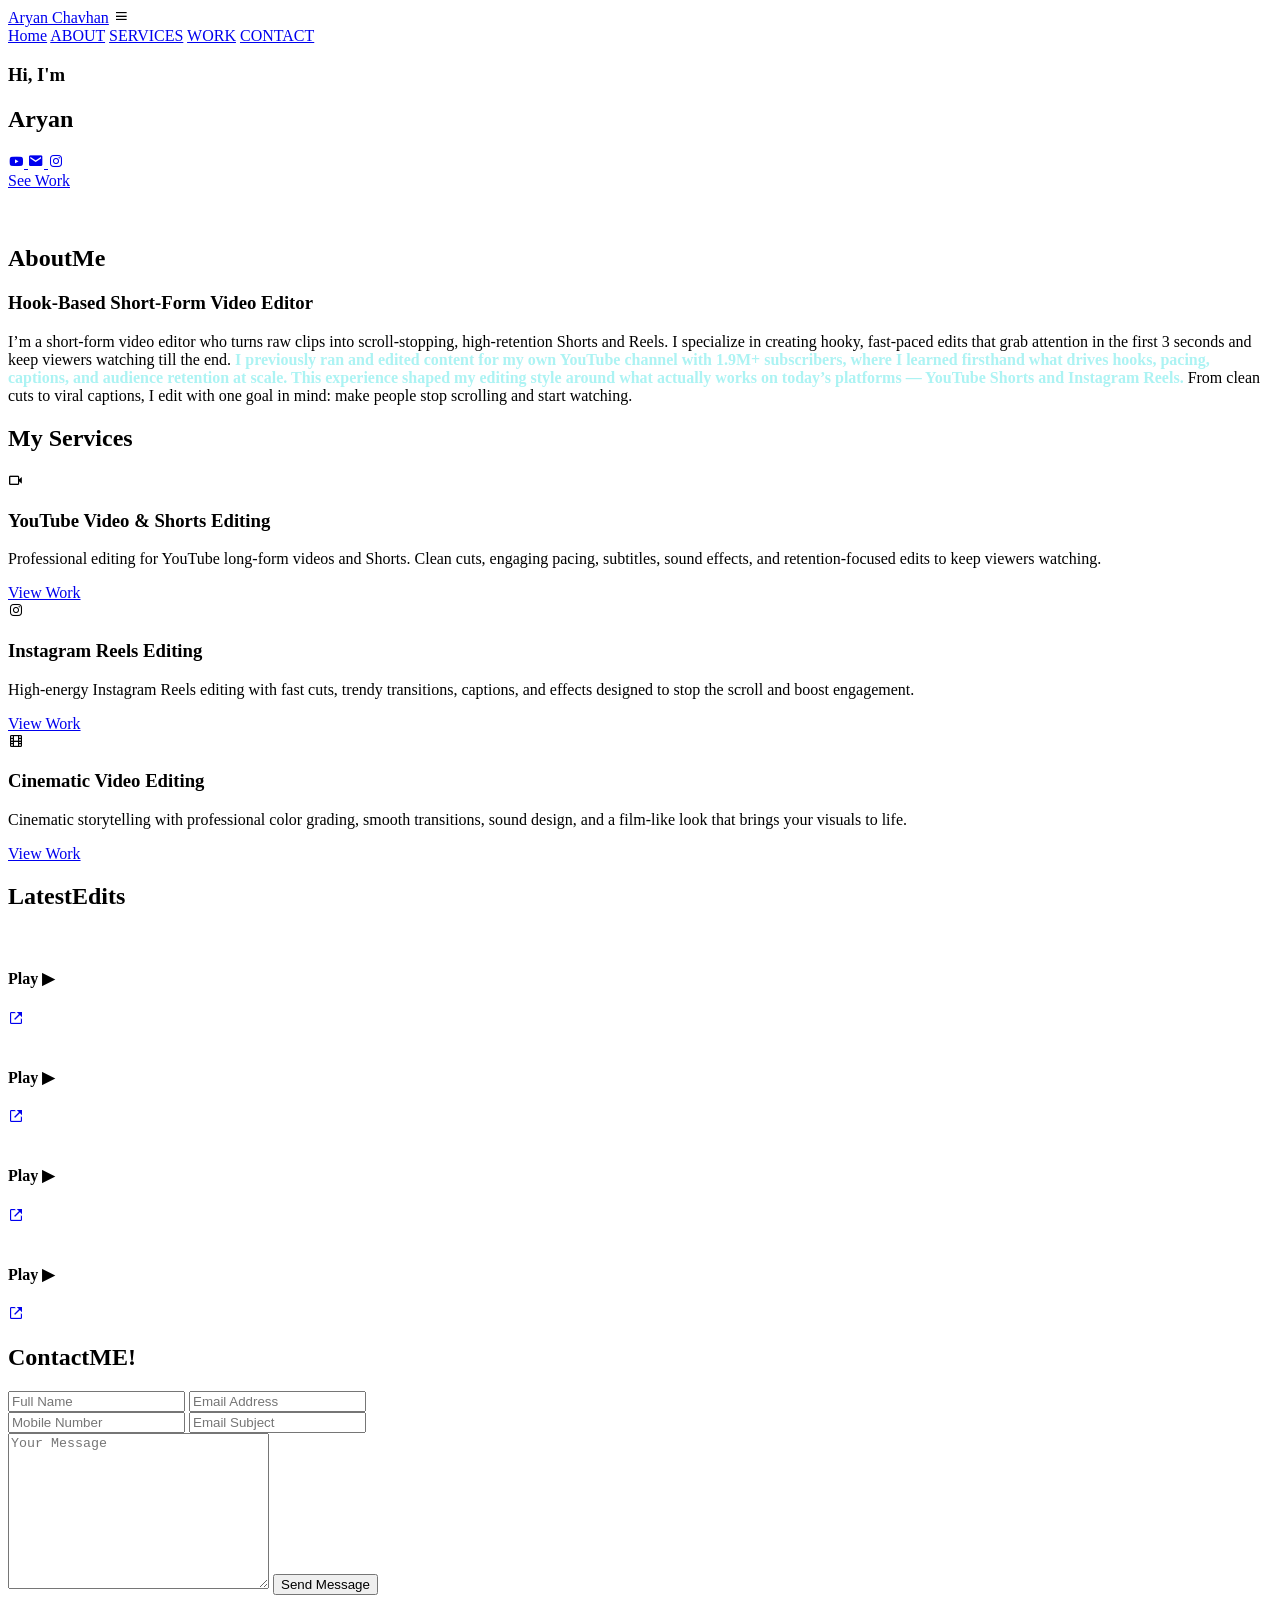
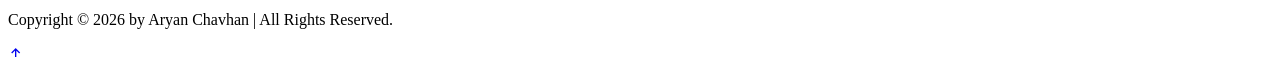
==== index.html @ 0c18016d "Update and rename Aryan Portfolio/index.html to index.html location" ====
<!DOCTYPE html>
<html lang="en">
<head>
    <meta charset="UTF-8">
    <meta name="viewport" content="width=device-width, initial-scale=1.0">
    
    <title>Aryan's portfolio</title>
    <link rel="icon" type="image/png" href="/images/logo3.png">

    <link href='https://unpkg.com/boxicons@2.1.4/css/boxicons.min.css' rel='stylesheet'>
    <link rel="stylesheet" href="style.css" type="text/css">
</head>
<body>
     <header class="header">
            <a href="#" class="logo">Aryan Chavhan</a>
            <i class='bx bx-menu' id="menu-icon"></i>
            <nav class="navbar">
                <a href="#home" class="active">Home</a>
                <a href="#about">ABOUT</a>
                <a href="#services">SERVICES</a>
                <a href="#portfolio">WORK</a>
                <a href="#contact">CONTACT</a>
            </nav>
        </header>
         <section class="home" id="home">
            <div class="home-content">
                <h3>Hi, I'm</h3>
                <h1>Aryan</h1>
                <h3><span class="multiple-text"></span></h3>
                <div class="social-media">
                    <!-- <a href="https://github.com/shreya6360/codesite"><i class='bx bxl-github'></i></a> -->
                     <a href="https://youtube.com/@aryanchavhan91?si=-wwAE5iYCbRVBGyp" target="_blank">
                 <i class='bx bxl-youtube'></i>
                            </a>

  <a href="mailto:aryanchavhan31@gmail.com">
  <i class='bx bxs-envelope'></i>
</a>

</a>


                    <a href="https://www.instagram.com/aryan__patil_007/" target="_blank"><i class='bx bxl-instagram' ></i></a>
                    <!-- <a href="https://www.linkedin.com/in/shreya-shreya-421886227"><i class='bx bxl-linkedin-square' ></i></a> -->
                </div>
                <a href="#portfolio" class="btn">See Work</a>
            </div>
            <div class="home-img">
                <img src="images/aryan.png" alt="">
            </div>
        </section>

         <section class="about" id="about">
            <div class="about-img">
                <img src="images/about.png" alt="">
            </div>
            <div class="about-content">
                <h2 class="heading">About<span>Me</span></h2>
                <h3>Hook-Based Short-Form Video Editor</h3>
                <p>  

I’m a short-form video editor who turns raw clips into scroll-stopping, high-retention Shorts and Reels. I specialize in creating hooky, fast-paced edits that grab attention in the first 3 seconds and keep viewers watching till the end.

<b style="color: rgb(172, 243, 243);">I previously ran and edited content for my own YouTube channel with 1.9M+ subscribers, where I learned firsthand what drives hooks, pacing, captions, and audience retention at scale. This experience shaped my editing style around what actually works on today’s platforms — YouTube Shorts and Instagram Reels.</b>

From clean cuts to viral captions, I edit with one goal in mind:
make people stop scrolling and start watching.
        </p>
                 <!-- <a href="#"class="btn">Read More</a>    -->
            </div>

        </section>

        <!-- SERVICES SECTION  -->

              <section class="services" id="services">
    <h2 class="heading">My <span>Services</span></h2>

    <div class="services-container">

        <!-- YouTube Editing -->
        <div class="services-box">
            <i class='bx bx-video'></i>
            <h3>YouTube Video & Shorts Editing</h3>
            <p>
                Professional editing for YouTube long-form videos and Shorts.
                Clean cuts, engaging pacing, subtitles, sound effects, and
                retention-focused edits to keep viewers watching.
            </p>
            <a href="https://youtube.com/@aryanchavhan91?si=bLZ8H2eP6Wfd2jFy" target="_blank"class="btn">View Work</a>
        </div>

        <!-- Instagram Reels -->
        <div class="services-box">
            <i class='bx bxl-instagram'></i>
            <h3>Instagram Reels Editing</h3>
            <p>
                High-energy Instagram Reels editing with fast cuts,
                trendy transitions, captions, and effects designed
                to stop the scroll and boost engagement.
            </p>
            <a href="https://www.instagram.com/aryan__patil_007/" target="_blank"class="btn">View Work</a>
        </div>

        <!-- Cinematic Editing -->
        <div class="services-box">
            <i class='bx bx-film'></i>
            <h3>Cinematic Video Editing</h3>
            <p>
                Cinematic storytelling with professional color grading,
                smooth transitions, sound design, and a film-like look
                that brings your visuals to life.
            </p>
            <a href="#work" class="btn">View Work</a>
        </div>


    </div>
</section>


<!-- Latest work -->
  </section class="latest">
        <section class="portfolio"id="portfolio">
            <h2 class="heading">Latest<span>Edits</span></h2>
            <div class="portfolio-container">
                <div class="portfolio-box">
                    <img src="https://i.ytimg.com/vi/redrIdx3xQg/oardefault.jpg?sqp=-oaymwEoCJUDENAFSFqQAgHyq4qpAxcIARUAAIhC2AEB4gEKCBgQAhgGOAFAAQ==&rs=AOn4CLDnKM4QtI0fVNpOP05UP3i3NleD8Q"alt="">
                    <div class="portfolio-layer">
                        <h4>Play ▶</h4>
                        <!-- <p>In this project I try making my own portfolio website for myself. Showcase my projects, my social media handles, my experience on the website.</p> -->
                        <a href="https://youtube.com/shorts/redrIdx3xQg?si=foz-XF9ECGgdj0DK"><i class='bx bx-link-external' ></i></a>
                    </div>
                </div>
                <div class="portfolio-box">
                    <img src="https://i.ytimg.com/vi/u7M0sdRu0aA/oardefault.jpg?sqp=-oaymwEoCJUDENAFSFqQAgHyq4qpAxcIARUAAIhC2AEB4gEKCBgQAhgGOAFAAQ==&rs=AOn4CLB2X1E90iWGVbilH0o3yTMN9C8UWA"alt="">
                    <div class="portfolio-layer">
                        <h4>Play ▶</h4>
                        <!-- <p>In this project I try deployed dynamics website in AWS.so that we can add deleted the data by connecting to databases.</p> -->
                        <a href="https://youtube.com/shorts/u7M0sdRu0aA?si=Qg9N1wkdso4Mrpj-"><i class='bx bx-link-external' ></i></a>
                    </div>
                </div>
                <div class="portfolio-box">
                    <img src="https://i.ytimg.com/vi/wR5nnpF2x5w/oardefault.jpg?sqp=-oaymwEoCJUDENAFSFqQAgHyq4qpAxcIARUAAIhC2AEB4gEKCBgQAhgGOAFAAQ==&rs=AOn4CLBMevYbsfZ1juz3Z8wibYmddBqe3Q"alt="">
                    <div class="portfolio-layer">
                        <h4>Play ▶</h4>
                        <!-- <p>In this project I try detect the iris flower type by using machine learning predication model.And deployed in streamlit python</p> -->
                        <a href="https://youtube.com/shorts/wR5nnpF2x5w?si=c_11oxrmRi0S3EsT"><i class='bx bx-link-external' ></i></a>
                    </div>
                </div>
                <div class="portfolio-box">
                    <img src="https://i.ytimg.com/vi/LvvrETqP6cQ/oardefault.jpg?sqp=-oaymwEoCJUDENAFSFqQAgHyq4qpAxcIARUAAIhC2AEB4gEKCBgQAhgGOAFAAQ==&rs=AOn4CLCjc4VjUHTYzLQzRdHmPDOWVs0n_w"alt="">
                    <div class="portfolio-layer">
                        <h4>Play ▶</h4>
                        <!-- <p>In this project we can book a cab by using java.</p> -->
                        <a href="https://youtube.com/shorts/LvvrETqP6cQ?si=PsGSOS1utG5bUA0h"><i class='bx bx-link-external' ></i></a>
                    </div>
                </div>
            </div>
        </section>
<!-- Contact and Footer -->

<section class="contact" id="contact">
  <h2 class="heading">Contact<span>ME!</span></h2>

  <form action="mailto:aryanchavhan31@gmail.com" method="post" enctype="text/plain">
    <div class="input-box">
      <input type="text" name="Name" placeholder="Full Name">
      <input type="email" name="Email" placeholder="Email Address">
    </div>

    <div class="input-box">
      <input type="number" name="Mobile" placeholder="Mobile Number">
      <input type="text" name="Subject" placeholder="Email Subject">
    </div>

    <textarea name="Message" cols="30" rows="10" placeholder="Your Message"></textarea>

    <input type="submit" value="Send Message" class="btn">
  </form>
</section>


<!-- Footer -->
        <footer class="footer">
            <div class="footer-text">
                <p>Copyright &copy; 2026 by Aryan Chavhan | All Rights Reserved.</p>
            </div>
            <div class="footer-iconTop">
                <a href="#home"><i class='bx bx-up-arrow-alt' ></i></a>
            </div>
        </footer>

        <script src="https://unpkg.com/scrollreveal"></script>

        <script src="https://cdn.jsdelivr.net/npm/typed.js@2.0.12"></script>
        <script src="script.js"></script>



        <!-- contact javascript -->


       <!-- <script>
const scriptURL = 'https://script.google.com/macros/s/AKfycbzFPVGxI-75Ilkm2z_EMuI9ubPlp8-7dQmMzzdPiIunLPPzj3bcY1ohMdT_DfZ3zPwhTA/exec'
const form = document.forms['submit-to-google-sheet']
const msg = document.getElementById("msg")

form.addEventListener('submit', e => {
  e.preventDefault()

  const name = form['Name'].value
  const email = form['Email Address'].value
  const mobile = form['Mobile Number'].value
  const subject = form['Email Subject'].value
  const message = form['Your Message'].value

  fetch(scriptURL, {
    method: 'POST',
    body: new FormData(form)
  })
  .then(res => res.text())
  .then(data => {
    console.log(data)

    msg.innerHTML = "Message sent successfully. Redirecting to WhatsApp..."

    const whatsappNumber = '917498890428'

    const whatsappMessage =
`New Contact Message
Name: ${name}
Email: ${email}
Mobile: ${mobile}
Subject: ${subject}
Message: ${message}`

    const whatsappURL =
      `https://wa.me/${whatsappNumber}?text=${encodeURIComponent(whatsappMessage)}`

    setTimeout(() => {
      window.open(whatsappURL, '_blank')
    }, 1200)

    form.reset()

    setTimeout(() => {
      msg.innerHTML = ""
    }, 5000)
  })
  .catch(err => {
    console.error(err)
    msg.innerHTML = "Error sending message. Check console."
  })
})
</script> -->



        <script src="script.js"></script>
</body>

</html>
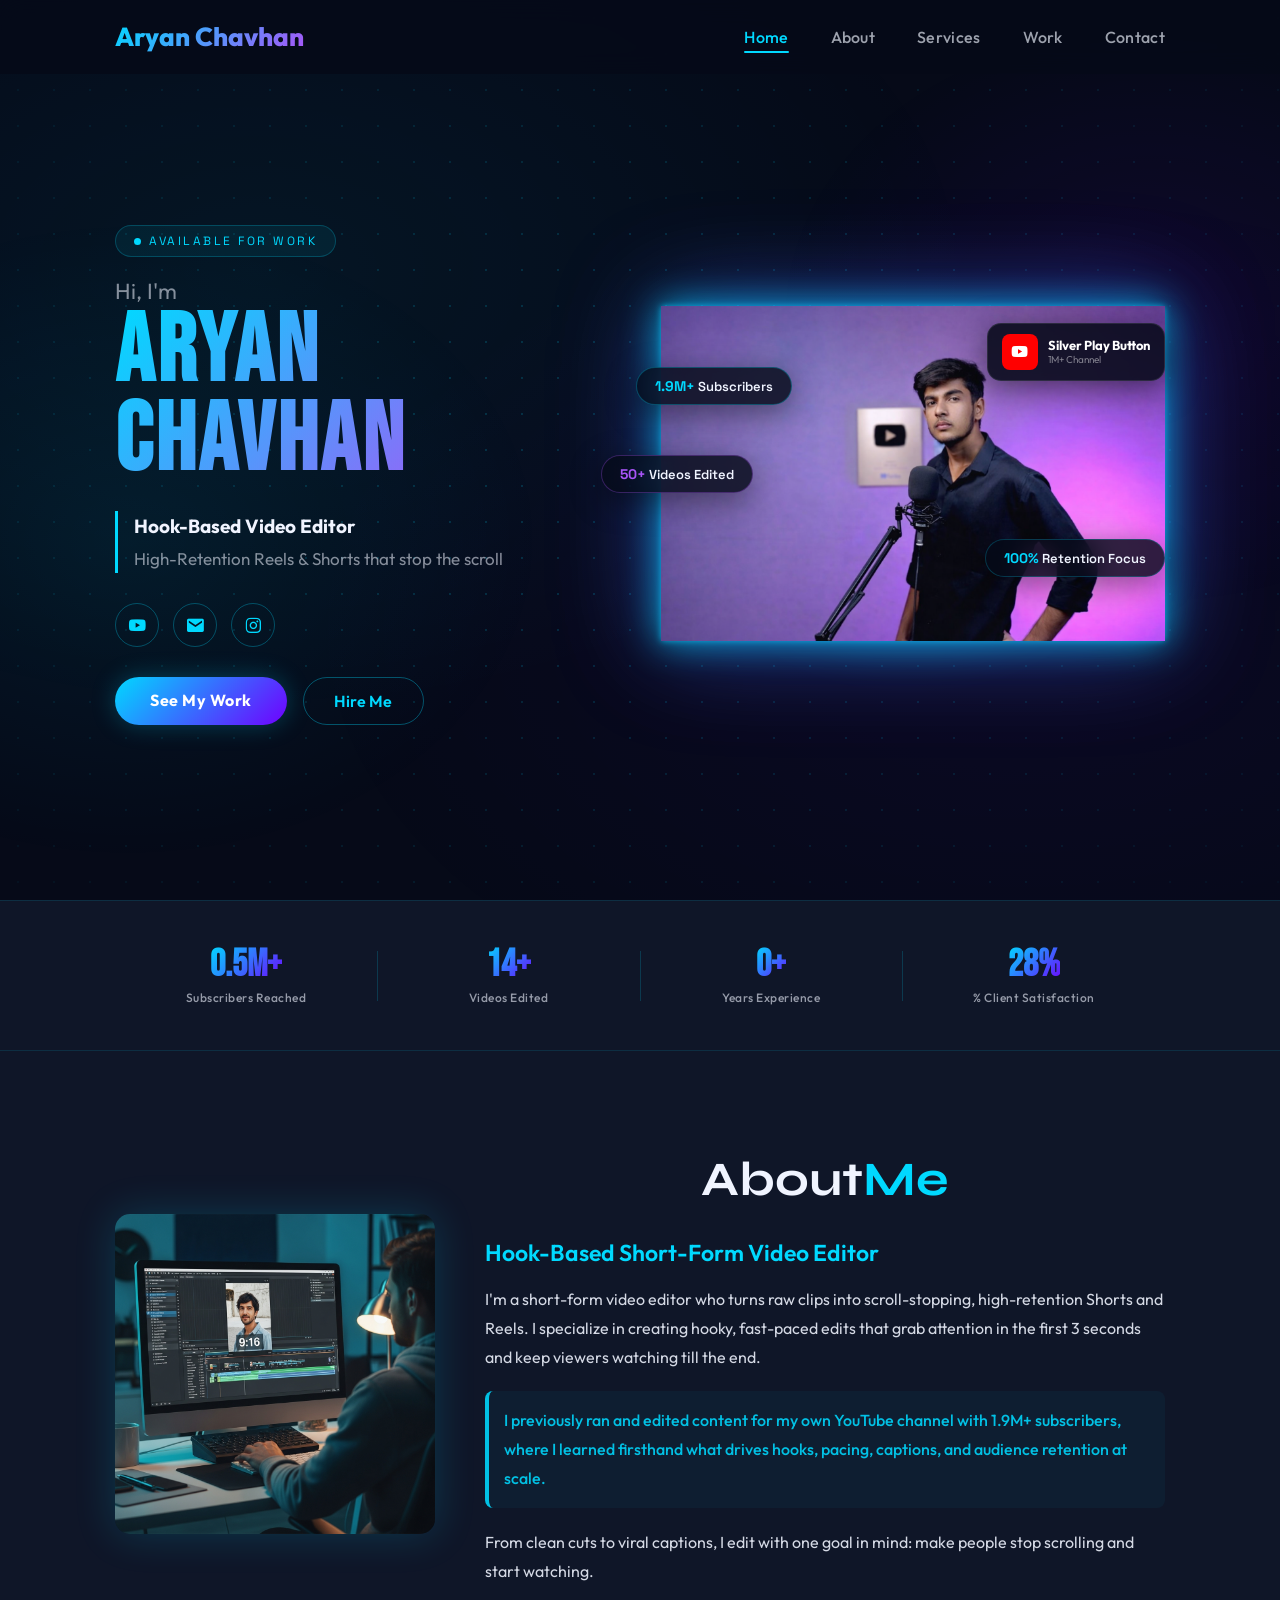
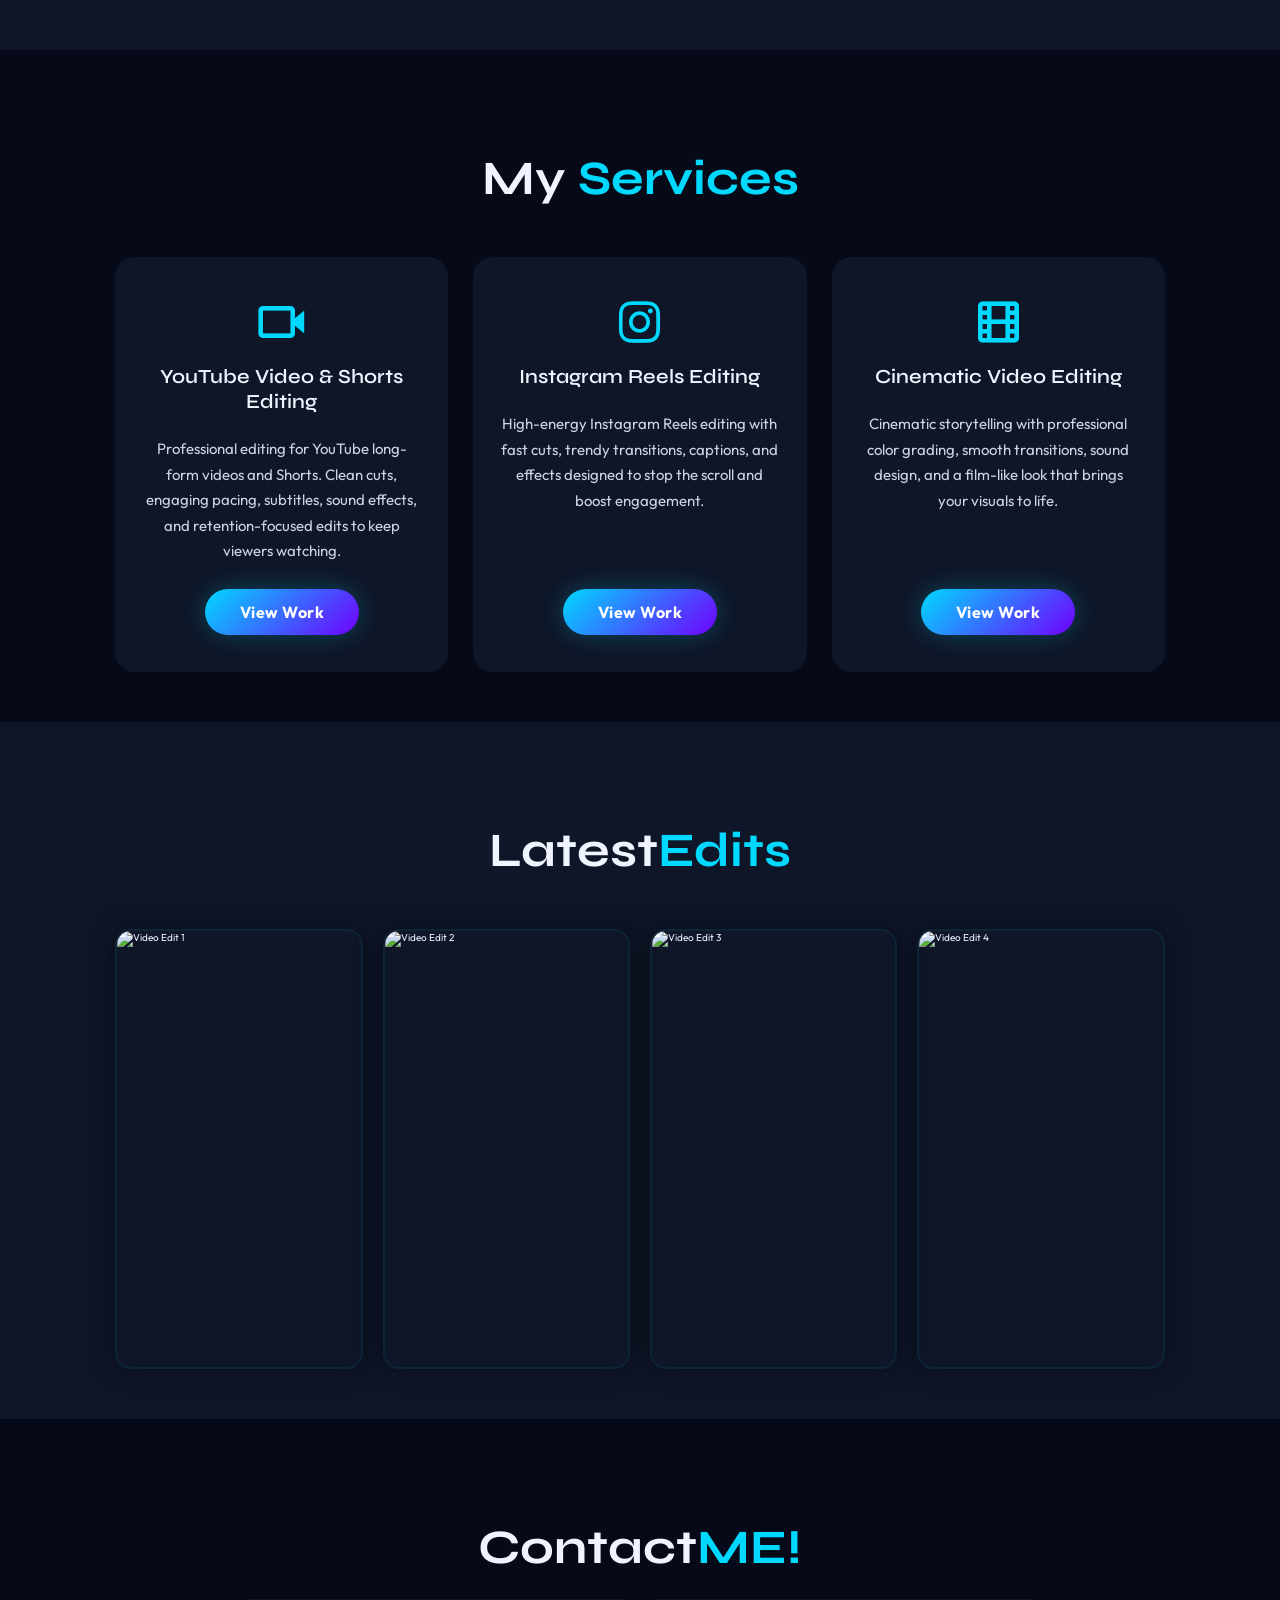
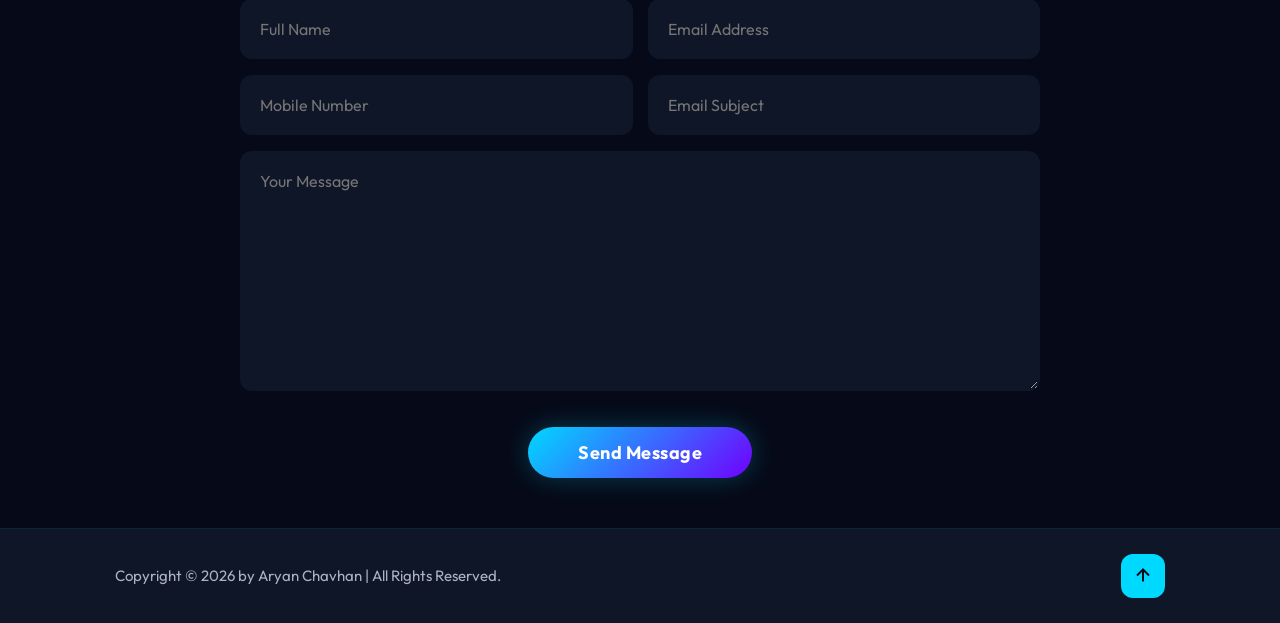
==== commit e5230cdc: "portfolio design update" ====
--- a/index.html
+++ b/index.html
@@ -3,261 +3,188 @@
 <head>
     <meta charset="UTF-8">
     <meta name="viewport" content="width=device-width, initial-scale=1.0">
-    
-    <title>Aryan's portfolio</title>
+    <title>Aryan Chavhan - Video Editor Portfolio</title>
     <link rel="icon" type="image/png" href="/images/logo3.png">
-
     <link href='https://unpkg.com/boxicons@2.1.4/css/boxicons.min.css' rel='stylesheet'>
+    <link href="https://fonts.googleapis.com/css2?family=Bebas+Neue&family=Outfit:wght@300;400;500;600;700;800;900&family=Space+Grotesk:wght@300;400;500;600;700&family=Syne:wght@400;500;600;700;800&display=swap" rel="stylesheet"/>
     <link rel="stylesheet" href="style.css" type="text/css">
 </head>
 <body>
-     <header class="header">
-            <a href="#" class="logo">Aryan Chavhan</a>
-            <i class='bx bx-menu' id="menu-icon"></i>
-            <nav class="navbar">
-                <a href="#home" class="active">Home</a>
-                <a href="#about">ABOUT</a>
-                <a href="#services">SERVICES</a>
-                <a href="#portfolio">WORK</a>
-                <a href="#contact">CONTACT</a>
-            </nav>
-        </header>
-         <section class="home" id="home">
-            <div class="home-content">
-                <h3>Hi, I'm</h3>
-                <h1>Aryan</h1>
-                <h3><span class="multiple-text"></span></h3>
-                <div class="social-media">
-                    <!-- <a href="https://github.com/shreya6360/codesite"><i class='bx bxl-github'></i></a> -->
-                     <a href="https://youtube.com/@aryanchavhan91?si=-wwAE5iYCbRVBGyp" target="_blank">
-                 <i class='bx bxl-youtube'></i>
-                            </a>
 
-  <a href="mailto:aryanchavhan31@gmail.com">
-  <i class='bx bxs-envelope'></i>
-</a>
+    <header class="header">
+        <a href="#" class="logo">Aryan Chavhan</a>
+        <i class='bx bx-menu' id="menu-icon"></i>
+        <nav class="navbar">
+            <a href="#home" class="active">Home</a>
+            <a href="#about">About</a>
+            <a href="#services">Services</a>
+            <a href="#portfolio">Work</a>
+            <a href="#contact">Contact</a>
+        </nav>
+    </header>
 
-</a>
-
-
-                    <a href="https://www.instagram.com/aryan__patil_007/" target="_blank"><i class='bx bxl-instagram' ></i></a>
-                    <!-- <a href="https://www.linkedin.com/in/shreya-shreya-421886227"><i class='bx bxl-linkedin-square' ></i></a> -->
-                </div>
-                <a href="#portfolio" class="btn">See Work</a>
+    <section class="home" id="home">
+        <div class="home-content">
+            <div class="hero-badge">
+                <span class="badge-dot"></span>
+                Available for Work
             </div>
-            <div class="home-img">
-                <img src="images/aryan.png" alt="">
+            <p class="hero-hi">Hi, I'm</p>
+            <h1 class="hero-name">Aryan<br>Chavhan</h1>
+            <p class="hero-tagline">
+                <strong>Hook-Based Video Editor</strong>
+                High-Retention Reels & Shorts that stop the scroll
+            </p>
+            <div class="social-media">
+                <a href="https://youtube.com/@aryanchavhan91?si=-wwAE5iYCbRVBGyp" target="_blank" aria-label="YouTube"><i class='bx bxl-youtube'></i></a>
+                <a href="mailto:aryanchavhan31@gmail.com" aria-label="Email"><i class='bx bxs-envelope'></i></a>
+                <a href="https://www.instagram.com/aryan__patil_007/" target="_blank" aria-label="Instagram"><i class='bx bxl-instagram'></i></a>
             </div>
-        </section>
-
-         <section class="about" id="about">
-            <div class="about-img">
-                <img src="images/about.png" alt="">
+            <div class="hero-ctas">
+                <a href="#portfolio" class="btn">See My Work</a>
+                <a href="#contact" class="btn-ghost">Hire Me</a>
             </div>
-            <div class="about-content">
-                <h2 class="heading">About<span>Me</span></h2>
-                <h3>Hook-Based Short-Form Video Editor</h3>
-                <p>  
-
-I’m a short-form video editor who turns raw clips into scroll-stopping, high-retention Shorts and Reels. I specialize in creating hooky, fast-paced edits that grab attention in the first 3 seconds and keep viewers watching till the end.
-
-<b style="color: rgb(172, 243, 243);">I previously ran and edited content for my own YouTube channel with 1.9M+ subscribers, where I learned firsthand what drives hooks, pacing, captions, and audience retention at scale. This experience shaped my editing style around what actually works on today’s platforms — YouTube Shorts and Instagram Reels.</b>
-
-From clean cuts to viral captions, I edit with one goal in mind:
-make people stop scrolling and start watching.
-        </p>
-                 <!-- <a href="#"class="btn">Read More</a>    -->
-            </div>
-
-        </section>
-
-        <!-- SERVICES SECTION  -->
-
-              <section class="services" id="services">
-    <h2 class="heading">My <span>Services</span></h2>
-
-    <div class="services-container">
-
-        <!-- YouTube Editing -->
-        <div class="services-box">
-            <i class='bx bx-video'></i>
-            <h3>YouTube Video & Shorts Editing</h3>
-            <p>
-                Professional editing for YouTube long-form videos and Shorts.
-                Clean cuts, engaging pacing, subtitles, sound effects, and
-                retention-focused edits to keep viewers watching.
-            </p>
-            <a href="https://youtube.com/@aryanchavhan91?si=bLZ8H2eP6Wfd2jFy" target="_blank"class="btn">View Work</a>
         </div>
 
-        <!-- Instagram Reels -->
-        <div class="services-box">
-            <i class='bx bxl-instagram'></i>
-            <h3>Instagram Reels Editing</h3>
-            <p>
-                High-energy Instagram Reels editing with fast cuts,
-                trendy transitions, captions, and effects designed
-                to stop the scroll and boost engagement.
-            </p>
-            <a href="https://www.instagram.com/aryan__patil_007/" target="_blank"class="btn">View Work</a>
-        </div>
-
-        <!-- Cinematic Editing -->
-        <div class="services-box">
-            <i class='bx bx-film'></i>
-            <h3>Cinematic Video Editing</h3>
-            <p>
-                Cinematic storytelling with professional color grading,
-                smooth transitions, sound design, and a film-like look
-                that brings your visuals to life.
-            </p>
-            <a href="#work" class="btn">View Work</a>
-        </div>
-
-
-    </div>
-</section>
-
-
-<!-- Latest work -->
-  </section class="latest">
-        <section class="portfolio"id="portfolio">
-            <h2 class="heading">Latest<span>Edits</span></h2>
-            <div class="portfolio-container">
-                <div class="portfolio-box">
-                    <img src="https://i.ytimg.com/vi/redrIdx3xQg/oardefault.jpg?sqp=-oaymwEoCJUDENAFSFqQAgHyq4qpAxcIARUAAIhC2AEB4gEKCBgQAhgGOAFAAQ==&rs=AOn4CLDnKM4QtI0fVNpOP05UP3i3NleD8Q"alt="">
-                    <div class="portfolio-layer">
-                        <h4>Play ▶</h4>
-                        <!-- <p>In this project I try making my own portfolio website for myself. Showcase my projects, my social media handles, my experience on the website.</p> -->
-                        <a href="https://youtube.com/shorts/redrIdx3xQg?si=foz-XF9ECGgdj0DK"><i class='bx bx-link-external' ></i></a>
-                    </div>
-                </div>
-                <div class="portfolio-box">
-                    <img src="https://i.ytimg.com/vi/u7M0sdRu0aA/oardefault.jpg?sqp=-oaymwEoCJUDENAFSFqQAgHyq4qpAxcIARUAAIhC2AEB4gEKCBgQAhgGOAFAAQ==&rs=AOn4CLB2X1E90iWGVbilH0o3yTMN9C8UWA"alt="">
-                    <div class="portfolio-layer">
-                        <h4>Play ▶</h4>
-                        <!-- <p>In this project I try deployed dynamics website in AWS.so that we can add deleted the data by connecting to databases.</p> -->
-                        <a href="https://youtube.com/shorts/u7M0sdRu0aA?si=Qg9N1wkdso4Mrpj-"><i class='bx bx-link-external' ></i></a>
-                    </div>
-                </div>
-                <div class="portfolio-box">
-                    <img src="https://i.ytimg.com/vi/wR5nnpF2x5w/oardefault.jpg?sqp=-oaymwEoCJUDENAFSFqQAgHyq4qpAxcIARUAAIhC2AEB4gEKCBgQAhgGOAFAAQ==&rs=AOn4CLBMevYbsfZ1juz3Z8wibYmddBqe3Q"alt="">
-                    <div class="portfolio-layer">
-                        <h4>Play ▶</h4>
-                        <!-- <p>In this project I try detect the iris flower type by using machine learning predication model.And deployed in streamlit python</p> -->
-                        <a href="https://youtube.com/shorts/wR5nnpF2x5w?si=c_11oxrmRi0S3EsT"><i class='bx bx-link-external' ></i></a>
-                    </div>
-                </div>
-                <div class="portfolio-box">
-                    <img src="https://i.ytimg.com/vi/LvvrETqP6cQ/oardefault.jpg?sqp=-oaymwEoCJUDENAFSFqQAgHyq4qpAxcIARUAAIhC2AEB4gEKCBgQAhgGOAFAAQ==&rs=AOn4CLCjc4VjUHTYzLQzRdHmPDOWVs0n_w"alt="">
-                    <div class="portfolio-layer">
-                        <h4>Play ▶</h4>
-                        <!-- <p>In this project we can book a cab by using java.</p> -->
-                        <a href="https://youtube.com/shorts/LvvrETqP6cQ?si=PsGSOS1utG5bUA0h"><i class='bx bx-link-external' ></i></a>
-                    </div>
+        <div class="home-img">
+            <div class="chip chip-1"><span>1.9M+</span> Subscribers</div>
+            <div class="chip chip-2"><span>50+</span> Videos Edited</div>
+            <div class="chip chip-3"><span>100%</span> Retention Focus</div>
+            <div class="yt-badge">
+                <div class="yt-icon"><i class='bx bxl-youtube'></i></div>
+                <div class="yt-text">
+                    <b>Silver Play Button</b>
+                    <small>1M+ Channel</small>
                 </div>
             </div>
-        </section>
-<!-- Contact and Footer -->
+            <div class="hero-img-float">
+                <img src="images/hero-img.png" alt="Aryan Chavhan - Video Editor" class="hero-img">
+            </div>
+        </div>
+    </section>
 
-<section class="contact" id="contact">
-  <h2 class="heading">Contact<span>ME!</span></h2>
-
-  <form action="mailto:aryanchavhan31@gmail.com" method="post" enctype="text/plain">
-    <div class="input-box">
-      <input type="text" name="Name" placeholder="Full Name">
-      <input type="email" name="Email" placeholder="Email Address">
+    <div class="stats-bar">
+        <div class="stat-item">
+            <span class="stat-number" data-target="1900000">0</span>
+            <span class="stat-label">Subscribers Reached</span>
+        </div>
+        <div class="stat-divider"></div>
+        <div class="stat-item">
+            <span class="stat-number" data-target="50">0</span>
+            <span class="stat-label">Videos Edited</span>
+        </div>
+        <div class="stat-divider"></div>
+        <div class="stat-item">
+            <span class="stat-number" data-target="3">0</span>
+            <span class="stat-label">Years Experience</span>
+        </div>
+        <div class="stat-divider"></div>
+        <div class="stat-item">
+            <span class="stat-number" data-target="100">0</span>
+            <span class="stat-label">% Client Satisfaction</span>
+        </div>
     </div>
 
-    <div class="input-box">
-      <input type="number" name="Mobile" placeholder="Mobile Number">
-      <input type="text" name="Subject" placeholder="Email Subject">
-    </div>
+    <section class="about" id="about">
+        <div class="about-img">
+            <img src="images/about.png" alt="About Aryan Chavhan">
+        </div>
+        <div class="about-content">
+            <h2 class="heading">About<span>Me</span></h2>
+            <h3>Hook-Based Short-Form Video Editor</h3>
+            <p>I'm a short-form video editor who turns raw clips into scroll-stopping, high-retention Shorts and Reels. I specialize in creating hooky, fast-paced edits that grab attention in the first 3 seconds and keep viewers watching till the end.</p>
+            <p class="highlight">I previously ran and edited content for my own YouTube channel with 1.9M+ subscribers, where I learned firsthand what drives hooks, pacing, captions, and audience retention at scale.</p>
+            <p>From clean cuts to viral captions, I edit with one goal in mind: make people stop scrolling and start watching.</p>
+        </div>
+    </section>
 
-    <textarea name="Message" cols="30" rows="10" placeholder="Your Message"></textarea>
+    <section class="services" id="services">
+        <h2 class="heading">My <span>Services</span></h2>
+        <div class="services-container">
+            <div class="services-box">
+                <i class='bx bx-video'></i>
+                <h3>YouTube Video & Shorts Editing</h3>
+                <p>Professional editing for YouTube long-form videos and Shorts. Clean cuts, engaging pacing, subtitles, sound effects, and retention-focused edits to keep viewers watching.</p>
+                <a href="https://youtube.com/@aryanchavhan91" target="_blank" class="btn">View Work</a>
+            </div>
+            <div class="services-box">
+                <i class='bx bxl-instagram'></i>
+                <h3>Instagram Reels Editing</h3>
+                <p>High-energy Instagram Reels editing with fast cuts, trendy transitions, captions, and effects designed to stop the scroll and boost engagement.</p>
+                <a href="https://www.instagram.com/aryan__patil_007/" target="_blank" class="btn">View Work</a>
+            </div>
+            <div class="services-box">
+                <i class='bx bx-film'></i>
+                <h3>Cinematic Video Editing</h3>
+                <p>Cinematic storytelling with professional color grading, smooth transitions, sound design, and a film-like look that brings your visuals to life.</p>
+                <a href="#portfolio" class="btn">View Work</a>
+            </div>
+        </div>
+    </section>
 
-    <input type="submit" value="Send Message" class="btn">
-  </form>
-</section>
+    <section class="portfolio" id="portfolio">
+        <h2 class="heading">Latest<span>Edits</span></h2>
+        <div class="portfolio-container">
+            <div class="portfolio-box">
+                <img src="https://i.ytimg.com/vi/redrIdx3xQg/oardefault.jpg?sqp=-oaymwEoCJUDENAFSFqQAgHyq4qpAxcIARUAAIhC2AEB4gEKCBgQAhgGOAFAAQ==&rs=AOn4CLDnKM4QtI0fVNpOP05UP3i3NleD8Q" alt="Video Edit 1">
+                <div class="portfolio-layer">
+                    <h4>Play ▶</h4><p>Short-form video edit</p>
+                    <a href="https://youtube.com/shorts/redrIdx3xQg" target="_blank"><i class='bx bx-link-external'></i></a>
+                </div>
+            </div>
+            <div class="portfolio-box">
+                <img src="https://i.ytimg.com/vi/u7M0sdRu0aA/oardefault.jpg?sqp=-oaymwEoCJUDENAFSFqQAgHyq4qpAxcIARUAAIhC2AEB4gEKCBgQAhgGOAFAAQ==&rs=AOn4CLB2X1E90iWGVbilH0o3yTMN9C8UWA" alt="Video Edit 2">
+                <div class="portfolio-layer">
+                    <h4>Play ▶</h4><p>Short-form video edit</p>
+                    <a href="https://youtube.com/shorts/u7M0sdRu0aA" target="_blank"><i class='bx bx-link-external'></i></a>
+                </div>
+            </div>
+            <div class="portfolio-box">
+                <img src="https://i.ytimg.com/vi/wR5nnpF2x5w/oardefault.jpg?sqp=-oaymwEoCJUDENAFSFqQAgHyq4qpAxcIARUAAIhC2AEB4gEKCBgQAhgGOAFAAQ==&rs=AOn4CLBMevYbsfZ1juz3Z8wibYmddBqe3Q" alt="Video Edit 3">
+                <div class="portfolio-layer">
+                    <h4>Play ▶</h4><p>Short-form video edit</p>
+                    <a href="https://youtube.com/shorts/wR5nnpF2x5w" target="_blank"><i class='bx bx-link-external'></i></a>
+                </div>
+            </div>
+            <div class="portfolio-box">
+                <img src="https://i.ytimg.com/vi/LvvrETqP6cQ/oardefault.jpg?sqp=-oaymwEoCJUDENAFSFqQAgHyq4qpAxcIARUAAIhC2AEB4gEKCBgQAhgGOAFAAQ==&rs=AOn4CLCjc4VjUHTYzLQzRdHmPDOWVs0n_w" alt="Video Edit 4">
+                <div class="portfolio-layer">
+                    <h4>Play ▶</h4><p>Short-form video edit</p>
+                    <a href="https://youtube.com/shorts/LvvrETqP6cQ" target="_blank"><i class='bx bx-link-external'></i></a>
+                </div>
+            </div>
+        </div>
+    </section>
 
+    <section class="contact" id="contact">
+        <h2 class="heading">Contact<span>ME!</span></h2>
+        <div id="form-success" class="form-msg form-success" style="display:none;">✅ Message sent! I'll get back to you soon.</div>
+        <div id="form-error" class="form-msg form-error" style="display:none;">❌ Something went wrong. Please try again.</div>
+        <form id="contact-form">
+            <div class="input-box">
+                <input type="text" name="name" id="inp-name" placeholder="Full Name" required>
+                <input type="email" name="email" id="inp-email" placeholder="Email Address" required>
+            </div>
+            <div class="input-box">
+                <input type="tel" name="mobile" id="inp-mobile" placeholder="Mobile Number">
+                <input type="text" name="subject" id="inp-subject" placeholder="Email Subject" required>
+            </div>
+            <textarea name="message" id="inp-message" cols="30" rows="10" placeholder="Your Message" required></textarea>
+            <button type="submit" class="btn" id="submit-btn">Send Message</button>
+        </form>
+    </section>
+<!-- some comment -->
+    <footer class="footer">
+        <div class="footer-text">
+            <p>Copyright &copy; 2026 by Aryan Chavhan | All Rights Reserved.</p>
+        </div>
+        <div class="footer-iconTop">
+            <a href="#home" aria-label="Back to top"><i class='bx bx-up-arrow-alt'></i></a>
+        </div>
+    </footer>
 
-<!-- Footer -->
-        <footer class="footer">
-            <div class="footer-text">
-                <p>Copyright &copy; 2026 by Aryan Chavhan | All Rights Reserved.</p>
-            </div>
-            <div class="footer-iconTop">
-                <a href="#home"><i class='bx bx-up-arrow-alt' ></i></a>
-            </div>
-        </footer>
-
-        <script src="https://unpkg.com/scrollreveal"></script>
-
-        <script src="https://cdn.jsdelivr.net/npm/typed.js@2.0.12"></script>
-        <script src="script.js"></script>
-
-
-
-        <!-- contact javascript -->
-
-
-       <!-- <script>
-const scriptURL = 'https://script.google.com/macros/s/AKfycbzFPVGxI-75Ilkm2z_EMuI9ubPlp8-7dQmMzzdPiIunLPPzj3bcY1ohMdT_DfZ3zPwhTA/exec'
-const form = document.forms['submit-to-google-sheet']
-const msg = document.getElementById("msg")
-
-form.addEventListener('submit', e => {
-  e.preventDefault()
-
-  const name = form['Name'].value
-  const email = form['Email Address'].value
-  const mobile = form['Mobile Number'].value
-  const subject = form['Email Subject'].value
-  const message = form['Your Message'].value
-
-  fetch(scriptURL, {
-    method: 'POST',
-    body: new FormData(form)
-  })
-  .then(res => res.text())
-  .then(data => {
-    console.log(data)
-
-    msg.innerHTML = "Message sent successfully. Redirecting to WhatsApp..."
-
-    const whatsappNumber = '917498890428'
-
-    const whatsappMessage =
-`New Contact Message
-Name: ${name}
-Email: ${email}
-Mobile: ${mobile}
-Subject: ${subject}
-Message: ${message}`
-
-    const whatsappURL =
-      `https://wa.me/${whatsappNumber}?text=${encodeURIComponent(whatsappMessage)}`
-
-    setTimeout(() => {
-      window.open(whatsappURL, '_blank')
-    }, 1200)
-
-    form.reset()
-
-    setTimeout(() => {
-      msg.innerHTML = ""
-    }, 5000)
-  })
-  .catch(err => {
-    console.error(err)
-    msg.innerHTML = "Error sending message. Check console."
-  })
-})
-</script> -->
-
-
-
-        <script src="script.js"></script>
+    <script src="https://unpkg.com/scrollreveal"></script>
+    <script src="https://cdn.jsdelivr.net/npm/typed.js@2.0.12"></script>
+    <script src="script.js"></script>
 </body>
-
-</html>
+</html>
--- a/style.css
+++ b/style.css
@@ -0,0 +1,974 @@
+@import url('https://fonts.googleapis.com/css2?family=Bebas+Neue&family=Outfit:wght@300;400;500;600;700;800;900&family=Space+Grotesk:wght@300;400;500;600;700&family=Syne:wght@400;500;600;700;800&display=swap');
+
+*, *::before, *::after {
+    margin: 0; padding: 0;
+    box-sizing: border-box;
+    text-decoration: none;
+    border: none; outline: none;
+    scroll-behavior: smooth;
+}
+/* color  */
+:root {
+    --bg-color:         #060a18; 
+    --second-bg-color:  #0f1628;
+    --text-color:       #f0f4ff;
+    --main-color:       #00d9ff;
+    --accent-color:     #7000ff;
+    --purple-soft:      #a855f7;
+    --muted:            rgba(240,244,255,0.55);
+    --shadow-color:     rgba(0,217,255,0.3);
+    --font-display:     'Bebas Neue', sans-serif;
+    --font-body:        'Outfit', sans-serif;
+    --font-alt:         'Space Grotesk', sans-serif;
+}
+
+html { font-size: 62.5%; overflow-x: hidden; }
+
+body {
+    background: var(--bg-color);
+    color: var(--text-color);
+    font-family: var(--font-body);
+    overflow-x: hidden;
+}
+
+/* Ambient background */
+body::before {
+    content: '';
+    position: fixed; top:0; left:0;
+    width:100%; height:100%;
+    background:
+        radial-gradient(ellipse at 20% 30%, rgba(0,217,255,0.06) 0%, transparent 50%),
+        radial-gradient(ellipse at 80% 70%, rgba(112,0,255,0.05) 0%, transparent 50%);
+    pointer-events: none; z-index: 0;
+}
+
+section {
+    padding: 10rem 9% 5rem;
+    position: relative; z-index: 1;
+}
+
+span { color: var(--main-color); }
+
+/* ══════════════════════════════════════
+   HEADER
+══════════════════════════════════════ */
+.header {
+    position: fixed; top:0; left:0; width:100%;
+    padding: 2rem 9%;
+    background: rgba(6,10,24,0.92);
+    backdrop-filter: blur(12px);
+    display: flex;
+    justify-content: space-between;
+    align-items: center;
+    z-index: 1000;
+    transition: all 0.3s ease;
+    border-bottom: 1px solid transparent;
+}
+
+.header.sticky {
+    border-bottom-color: rgba(0,217,255,0.15);
+    box-shadow: 0 4px 30px rgba(0,0,0,0.4);
+}
+
+.logo {
+    font-size: 2.6rem;
+    font-weight: 800;
+    font-family: var(--font-body);
+    background: linear-gradient(135deg, var(--main-color), var(--purple-soft));
+    -webkit-background-clip: text;
+    -webkit-text-fill-color: transparent;
+    background-clip: text;
+    white-space: nowrap;
+}
+
+.navbar a {
+    font-size: 1.6rem;
+    color: rgba(240,244,255,0.65);
+    margin-left: 4rem;
+    font-weight: 500;
+    transition: all 0.3s ease;
+    position: relative;
+    letter-spacing: 0.3px;
+}
+
+.navbar a::after {
+    content: '';
+    position: absolute;
+    bottom: -6px; left: 0;
+    width: 0; height: 2px;
+    background: var(--main-color);
+    transition: width 0.3s ease;
+    border-radius: 2px;
+}
+
+.navbar a:hover::after, .navbar a.active::after { width: 100%; }
+.navbar a:hover, .navbar a.active { color: var(--main-color); }
+
+#menu-icon {
+    font-size: 3.4rem;
+    color: var(--text-color);
+    display: none;
+    cursor: pointer;
+    transition: color 0.3s ease;
+}
+#menu-icon:hover { color: var(--main-color); }
+
+/* ══════════════════════════════════════
+   HOME / HERO SECTION
+══════════════════════════════════════ */
+.home {
+    min-height: 100vh;
+    display: flex;
+    align-items: center;
+    justify-content: space-between;
+    gap: 3rem;
+    padding-top: 10rem;
+    padding-bottom: 5rem;
+    position: relative;
+    overflow: hidden;
+}
+
+/* Dot grid */
+.home::before {
+    content: '';
+    position: absolute; inset: 0;
+    background-image: radial-gradient(circle, rgba(0,217,255,0.16) 1px, transparent 1px);
+    background-size: 36px 36px;
+    z-index: 0;
+    mask-image: radial-gradient(ellipse 85% 85% at 50% 50%, black 20%, transparent 100%);
+    -webkit-mask-image: radial-gradient(ellipse 85% 85% at 50% 50%, black 20%, transparent 100%);
+    pointer-events: none;
+}
+
+/* Ambient blobs */
+.home::after {
+    content: '';
+    position: absolute; inset: 0;
+    background:
+        radial-gradient(ellipse 50% 55% at 10% 60%, rgba(0,217,255,0.07) 0%, transparent 65%),
+        radial-gradient(ellipse 45% 50% at 90% 35%, rgba(112,0,255,0.09) 0%, transparent 65%);
+    pointer-events: none; z-index: 0;
+}
+
+/* ── LEFT TEXT ── */
+.home-content {
+    flex: 0 0 auto;
+    max-width: 500px;
+    position: relative; z-index: 2;
+    animation: slideInLeft 0.9s cubic-bezier(0.16,1,0.3,1) both;
+}
+
+@keyframes slideInLeft {
+    from { opacity:0; transform:translateX(-50px); }
+    to   { opacity:1; transform:translateX(0); }
+}
+
+/* Badge */
+.hero-badge {
+    display: inline-flex;
+    align-items: center;
+    gap: 0.8rem;
+    background: rgba(0,217,255,0.07);
+    border: 1px solid rgba(0,217,255,0.22);
+    border-radius: 50px;
+    padding: 0.7rem 1.8rem;
+    font-size: 1.2rem;
+    letter-spacing: 2.5px;
+    text-transform: uppercase;
+    color: var(--main-color);
+    margin-bottom: 2rem;
+    font-family: var(--font-alt);
+}
+
+.badge-dot {
+    width: 7px; height: 7px;
+    background: var(--main-color);
+    border-radius: 50%;
+    animation: badgePulse 1.8s infinite;
+    flex-shrink: 0;
+}
+
+@keyframes badgePulse {
+    0%,100% { opacity:1; box-shadow:0 0 0 0 rgba(0,217,255,0.4); }
+    50%      { opacity:0.5; box-shadow:0 0 0 5px rgba(0,217,255,0); }
+}
+
+.hero-hi {
+    font-size: 2.2rem;
+    font-weight: 400;
+    color: var(--muted);
+    margin-bottom: 0.4rem;
+}
+
+/* Big name */
+.hero-name {
+    font-family: var(--font-display);
+    font-size: clamp(6.5rem, 7.5vw, 10rem);
+    line-height: 0.92;
+    letter-spacing: 3px;
+    background: linear-gradient(135deg, var(--main-color) 0%, var(--purple-soft) 100%);
+    -webkit-background-clip: text;
+    -webkit-text-fill-color: transparent;
+    background-clip: text;
+    margin-bottom: 2.5rem;
+}
+
+/* Tagline */
+.hero-tagline {
+    font-size: 1.7rem;
+    font-weight: 400;
+    color: var(--muted);
+    border-left: 3px solid var(--main-color);
+    padding-left: 1.6rem;
+    line-height: 1.6;
+    margin-bottom: 3rem;
+}
+
+.hero-tagline strong {
+    color: var(--text-color);
+    display: block;
+    font-size: 1.9rem;
+    font-weight: 700;
+    margin-bottom: 0.4rem;
+}
+
+/* Social icons */
+.social-media {
+    display: flex;
+    flex-wrap: wrap;
+    gap: 1.4rem;
+    margin-bottom: 3rem;
+}
+
+.social-media a {
+    display: inline-flex;
+    justify-content: center;
+    align-items: center;
+    width: 4.4rem; height: 4.4rem;
+    border: 1.5px solid rgba(0,217,255,0.3);
+    border-radius: 50%;
+    font-size: 2rem;
+    color: var(--main-color);
+    transition: all 0.35s ease;
+    position: relative; overflow: hidden;
+}
+
+.social-media a::before {
+    content: '';
+    position: absolute; inset: 0;
+    background: var(--main-color);
+    transform: scale(0);
+    border-radius: 50%;
+    transition: transform 0.35s ease;
+    z-index: 0;
+}
+
+.social-media a:hover::before { transform: scale(1); }
+.social-media a:hover {
+    color: var(--bg-color);
+    border-color: var(--main-color);
+    transform: translateY(-5px);
+    box-shadow: 0 8px 24px rgba(0,217,255,0.35);
+}
+.social-media a i { position: relative; z-index: 1; }
+
+/* CTA buttons */
+.hero-ctas {
+    display: flex;
+    gap: 1.6rem;
+    flex-wrap: wrap;
+}
+
+.btn {
+    display: inline-block;
+    padding: 1.3rem 3.5rem;
+    background: linear-gradient(135deg, var(--main-color), var(--accent-color));
+    border-radius: 50px;
+    font-size: 1.6rem;
+    color: #fff;
+    font-weight: 700;
+    letter-spacing: 0.5px;
+    transition: all 0.35s ease;
+    cursor: pointer;
+    font-family: var(--font-body);
+    box-shadow: 0 0 25px rgba(0,217,255,0.25);
+    position: relative; overflow: hidden;
+}
+
+.btn::before {
+    content: '';
+    position: absolute; inset: 0;
+    background: linear-gradient(135deg, var(--accent-color), var(--main-color));
+    opacity: 0; transition: opacity 0.35s;
+}
+
+.btn:hover::before { opacity: 1; }
+.btn:hover {
+    transform: translateY(-3px);
+    box-shadow: 0 12px 35px rgba(0,217,255,0.45);
+    color: #fff;
+}
+
+.btn span, .btn i { position: relative; z-index: 1; }
+
+.btn-ghost {
+    display: inline-block;
+    padding: 1.3rem 3rem;
+    border: 1.5px solid rgba(0,217,255,0.35);
+    border-radius: 50px;
+    font-size: 1.6rem;
+    font-weight: 600;
+    color: var(--main-color);
+    text-decoration: none;
+    transition: all 0.35s ease;
+    letter-spacing: 0.3px;
+}
+
+.btn-ghost:hover {
+    background: rgba(0,217,255,0.08);
+    border-color: var(--main-color);
+    transform: translateY(-3px);
+}
+
+/* ── RIGHT IMAGE WRAPPER ── */
+.home-img {
+    flex: 0 0 auto;
+    width: 48%;
+    max-width: 560px;
+    position: relative;
+    z-index: 2;
+    display: flex;
+    align-items: flex-end;
+    justify-content: flex-end;
+    animation: slideInRight 0.9s 0.15s cubic-bezier(0.16,1,0.3,1) both;
+}
+
+@keyframes slideInRight {
+    from { opacity:0; transform:translateX(50px); }
+    to   { opacity:1; transform:translateX(0); }
+}
+
+/* Floating wrapper */
+/* Floating wrapper - NO animation here anymore */
+.hero-img-float {
+    position: relative;
+    z-index: 2;
+    width: 100%;
+}
+
+@keyframes floatImage {
+    0%, 100% { transform: translateY(0); }
+    50%      { transform: translateY(-20px); }
+}
+
+/* Glow below image */
+.hero-img-float::before {
+    content: '';
+    position: absolute;
+    bottom: -15px; left: 50%;
+    transform: translateX(-50%);
+    width: 65%; height: 45%;
+    background: radial-gradient(ellipse, rgba(0,217,255,0.4) 0%, transparent 70%);
+    filter: blur(28px);
+    z-index: 0;
+    animation: glowPulse 3s ease-in-out infinite alternate;
+}
+
+@keyframes glowPulse {
+    from { opacity:0.45; transform:translateX(-50%) scale(0.9); }
+    to   { opacity:0.9;  transform:translateX(-50%) scale(1.1); }
+}
+
+.hero-img {
+    position: relative; z-index: 1;
+    width: 100%;
+    max-height: 78vh;
+    object-fit: contain;
+    object-position: bottom;
+    /* Original float animation */
+    animation: floatImage 4s ease-in-out infinite;
+    /* Cyan neon outline via drop-shadow */
+    filter:
+        drop-shadow(0 0 18px rgba(0,217,255,0.5))
+        drop-shadow(0 0 50px rgba(112,0,255,0.3))
+        drop-shadow(0 0 3px rgba(0,217,255,0.8));
+}
+
+/* ── Floating chips ── */
+.chip {
+    position: absolute;
+    background: rgba(6,10,24,0.82);
+    backdrop-filter: blur(14px);
+    -webkit-backdrop-filter: blur(14px);
+    border: 1px solid rgba(0,217,255,0.22);
+    border-radius: 50px;
+    padding: 0.9rem 1.8rem;
+    font-size: 1.3rem;
+    font-weight: 600;
+    color: var(--text-color);
+    white-space: nowrap;
+    z-index: 10;
+    box-shadow: 0 8px 32px rgba(0,0,0,0.45);
+    font-family: var(--font-alt);
+}
+
+.chip span {
+    color: var(--main-color);
+    font-weight: 800;
+    font-size: 1.4rem;
+}
+
+.chip-1 {
+    top: 18%; left: -5%;
+    animation: chipFloat 4s 0s ease-in-out infinite;
+    border-color: rgba(0,217,255,0.28);
+}
+
+.chip-2 {
+    top: 44%; left: -12%;
+    animation: chipFloat 4s 0.8s ease-in-out infinite;
+    border-color: rgba(168,85,247,0.3);
+}
+.chip-2 span { color: var(--purple-soft); }
+
+.chip-3 {
+    bottom: 20%; right: 0%;
+    animation: chipFloat 4s 1.4s ease-in-out infinite;
+    border-color: rgba(0,217,255,0.22);
+}
+
+@keyframes chipFloat {
+    0%,100% { transform: translateY(0); }
+    50%      { transform: translateY(-9px); }
+}
+
+/* ── YouTube badge ── */
+.yt-badge {
+    position: absolute;
+    top: 5%; right: 0%;
+    z-index: 10;
+    background: rgba(6,10,24,0.88);
+    border: 1px solid rgba(255,255,255,0.1);
+    border-radius: 14px;
+    padding: 1rem 1.4rem;
+    display: flex;
+    align-items: center;
+    gap: 1rem;
+    backdrop-filter: blur(14px);
+    -webkit-backdrop-filter: blur(14px);
+    box-shadow: 0 8px 32px rgba(0,0,0,0.5);
+    animation: chipFloat 3.5s 0.5s ease-in-out infinite;
+}
+
+.yt-icon {
+    width: 3.6rem; height: 3.6rem;
+    background: #ff0000;
+    border-radius: 8px;
+    display: grid; place-items: center;
+    flex-shrink: 0;
+}
+.yt-icon i { color:#fff; font-size:1.9rem; }
+
+.yt-text { line-height:1.3; }
+.yt-text b  { display:block; font-size:1.3rem; color:#fff; font-weight:700; }
+.yt-text small { font-size:1rem; color:rgba(255,255,255,0.45); }
+
+/* ══════════════════════════════════════
+   STATS BAR
+══════════════════════════════════════ */
+.stats-bar {
+    position: relative; z-index: 1;
+    display: flex;
+    justify-content: center;
+    align-items: center;
+    flex-wrap: wrap;
+    background: var(--second-bg-color);
+    border-top: 1px solid rgba(0,217,255,0.12);
+    border-bottom: 1px solid rgba(0,217,255,0.12);
+    padding: 3rem 9%;
+}
+
+.stat-item {
+    display: flex;
+    flex-direction: column;
+    align-items: center;
+    padding: 1.5rem 4rem;
+    flex: 1;
+    min-width: 140px;
+}
+
+.stat-number {
+    font-size: 3.8rem;
+    font-weight: 800;
+    font-family: var(--font-display);
+    background: linear-gradient(135deg, var(--main-color), var(--accent-color));
+    -webkit-background-clip: text;
+    -webkit-text-fill-color: transparent;
+    background-clip: text;
+    line-height: 1;
+}
+
+.stat-label {
+    font-size: 1.2rem;
+    color: var(--text-color);
+    opacity: 0.6;
+    margin-top: 0.6rem;
+    text-align: center;
+    font-weight: 500;
+    letter-spacing: 0.5px;
+}
+
+.stat-divider {
+    width: 1px; height: 5rem;
+    background: rgba(0,217,255,0.18);
+    flex-shrink: 0;
+}
+
+/* ══════════════════════════════════════
+   ABOUT
+══════════════════════════════════════ */
+.about {
+    display: flex;
+    justify-content: center;
+    align-items: center;
+    gap: 5rem;
+    background: var(--second-bg-color);
+}
+
+.about-img img {
+    width: 32rem;
+    border-radius: 15px;
+    box-shadow: 0 0 40px rgba(0,217,255,0.18);
+    transition: transform 0.4s ease;
+}
+.about-img img:hover { transform: scale(1.04); }
+
+.heading {
+    text-align: center;
+    font-size: 4.8rem;
+    font-family: 'Syne', var(--font-body);
+    font-weight: 700;
+    margin-bottom: 3rem;
+}
+
+.about-content h3 {
+    font-size: 2.3rem;
+    font-weight: 600;
+    color: var(--main-color);
+    margin-bottom: 1.8rem;
+}
+
+.about-content p {
+    font-size: 1.6rem;
+    line-height: 1.8;
+    margin-bottom: 1.5rem;
+    opacity: 0.88;
+}
+
+.about-content .highlight {
+    color: var(--main-color);
+    font-weight: 500;
+    padding: 1.5rem;
+    background: rgba(0,217,255,0.05);
+    border-left: 4px solid var(--main-color);
+    border-radius: 8px;
+    margin: 2rem 0;
+}
+
+/* ══════════════════════════════════════
+   SERVICES
+══════════════════════════════════════ */
+.services { background: var(--bg-color); }
+.services h2 { margin-bottom: 5rem; }
+
+.services-container {
+    display: grid;
+    grid-template-columns: repeat(3, 1fr);
+    gap: 2.5rem;
+    max-width: 1200px;
+    margin: 0 auto;
+}
+
+.services-box {
+    background: var(--second-bg-color);
+    padding: 3.5rem 2.5rem;
+    border-radius: 20px;
+    text-align: center;
+    border: 2px solid transparent;
+    transition: all 0.4s ease;
+    position: relative; overflow: hidden;
+    display: flex; flex-direction: column; align-items: center;
+}
+
+.services-box::before {
+    content: '';
+    position: absolute; inset: 0;
+    background: linear-gradient(135deg, rgba(0,217,255,0.07), rgba(112,0,255,0.07));
+    opacity: 0; transition: opacity 0.4s ease;
+}
+
+.services-box:hover::before { opacity: 1; }
+.services-box:hover {
+    border-color: var(--main-color);
+    transform: translateY(-8px);
+    box-shadow: 0 15px 40px rgba(0,217,255,0.22);
+}
+
+.services-box i {
+    font-size: 5.5rem;
+    color: var(--main-color);
+    margin-bottom: 1.5rem;
+    transition: transform 0.4s ease;
+}
+.services-box:hover i { transform: scale(1.1) rotate(5deg); }
+
+.services-box h3 {
+    font-size: 2rem;
+    font-weight: 600;
+    margin-bottom: 1.2rem;
+    font-family: 'Syne', sans-serif;
+}
+
+.services-box p {
+    font-size: 1.5rem;
+    line-height: 1.7;
+    margin: 1rem 0 2.5rem;
+    opacity: 0.85;
+    flex: 1;
+}
+
+/* ══════════════════════════════════════
+   PORTFOLIO
+══════════════════════════════════════ */
+.portfolio { background: var(--second-bg-color); }
+.portfolio h2 { margin-bottom: 5rem; }
+
+.portfolio-container {
+    display: grid;
+    grid-template-columns: repeat(4, 1fr);
+    gap: 2rem;
+    max-width: 1200px;
+    margin: 0 auto;
+}
+
+.portfolio-box {
+    position: relative;
+    border-radius: 16px;
+    overflow: hidden;
+    cursor: pointer;
+    transition: transform 0.4s ease;
+    aspect-ratio: 9 / 16;
+    box-shadow: 0 0 25px rgba(0,0,0,0.5);
+    border: 2px solid rgba(0,217,255,0.08);
+}
+
+.portfolio-box:hover {
+    transform: translateY(-8px);
+    border-color: rgba(0,217,255,0.35);
+    box-shadow: 0 15px 40px rgba(0,217,255,0.2);
+}
+
+.portfolio-box img {
+    width:100%; height:100%;
+    object-fit: cover;
+    transition: transform 0.5s ease;
+    display: block;
+}
+
+.portfolio-box:hover img { transform: scale(1.08); }
+
+.portfolio-layer {
+    position: absolute; inset: 0;
+    background: linear-gradient(to top, rgba(0,10,30,0.95) 0%, rgba(0,217,255,0.25) 100%);
+    display: flex;
+    justify-content: center;
+    align-items: center;
+    flex-direction: column;
+    text-align: center;
+    padding: 2rem;
+    opacity: 0;
+    transition: opacity 0.4s ease;
+}
+
+.portfolio-box:hover .portfolio-layer { opacity: 1; }
+
+.portfolio-layer h4 {
+    font-size: 2.8rem;
+    font-weight: 700;
+    color: #fff;
+    font-family: 'Syne', sans-serif;
+}
+
+.portfolio-layer p {
+    font-size: 1.4rem;
+    margin: 0.8rem 0 1.5rem;
+    color: rgba(255,255,255,0.8);
+}
+
+.portfolio-layer a {
+    display: inline-flex;
+    justify-content: center; align-items: center;
+    width: 5rem; height: 5rem;
+    background: var(--main-color);
+    border-radius: 50%;
+    transition: all 0.3s ease;
+}
+.portfolio-layer a:hover { background: #fff; transform: scale(1.1); }
+.portfolio-layer a i { font-size: 2.2rem; color: var(--bg-color); }
+
+/* ══════════════════════════════════════
+   CONTACT
+══════════════════════════════════════ */
+.contact { background: var(--bg-color); }
+.contact h2 { margin-bottom: 1.5rem; }
+
+.form-msg {
+    max-width: 80rem;
+    margin: 0 auto 2rem;
+    padding: 1.5rem 2rem;
+    border-radius: 12px;
+    font-size: 1.6rem;
+    font-weight: 500;
+    text-align: center;
+}
+.form-success { background:rgba(0,217,100,0.1); border:2px solid rgba(0,217,100,0.35); color:#00dd88; }
+.form-error   { background:rgba(255,50,50,0.1); border:2px solid rgba(255,50,50,0.35); color:#ff6060; }
+
+.contact form {
+    max-width: 80rem;
+    margin: 0 auto;
+    text-align: center;
+}
+
+.contact form .input-box {
+    display: flex;
+    gap: 1.5rem;
+    margin-bottom: 0;
+}
+
+.contact form .input-box input,
+.contact form textarea {
+    width: 100%;
+    padding: 1.8rem;
+    font-size: 1.6rem;
+    color: var(--text-color);
+    background: var(--second-bg-color);
+    border-radius: 12px;
+    margin: 0.8rem 0;
+    border: 2px solid transparent;
+    font-family: var(--font-body);
+    transition: all 0.3s ease;
+}
+
+.contact form .input-box input { width: calc(50% - 0.75rem); }
+
+.contact form .input-box input:focus,
+.contact form textarea:focus {
+    border-color: var(--main-color);
+    box-shadow: 0 0 20px rgba(0,217,255,0.12);
+}
+
+.contact form textarea { resize: vertical; min-height: 18rem; }
+
+.contact form .btn {
+    margin-top: 2.5rem;
+    border: none;
+    font-size: 1.8rem;
+    padding: 1.4rem 5rem;
+}
+
+.contact form .btn:disabled { opacity: 0.6; cursor: not-allowed; transform: none; }
+
+/* ══════════════════════════════════════
+   FOOTER
+══════════════════════════════════════ */
+.footer {
+    display: flex;
+    justify-content: space-between;
+    align-items: center;
+    flex-wrap: wrap;
+    gap: 1.5rem;
+    padding: 2.5rem 9%;
+    background: var(--second-bg-color);
+    border-top: 1px solid rgba(0,217,255,0.08);
+    position: relative; z-index: 1;
+}
+
+.footer-text p { font-size: 1.5rem; opacity: 0.7; }
+
+.footer-iconTop a {
+    display: inline-flex;
+    justify-content: center; align-items: center;
+    padding: 1rem;
+    background: var(--main-color);
+    border-radius: 12px;
+    transition: all 0.3s ease;
+}
+
+.footer-iconTop a:hover { transform: translateY(-5px); box-shadow: 0 5px 20px var(--shadow-color); }
+.footer-iconTop a i { font-size: 2.4rem; color: var(--bg-color); }
+
+/* ══════════════════════════════════════
+   RESPONSIVE — TABLET ≤ 1100px
+══════════════════════════════════════ */
+@media (max-width: 1100px) {
+    html { font-size: 58%; }
+    .home { gap: 2rem; }
+    .home-content { max-width: 440px; }
+    .home-img { width: 50%; }
+
+    .services-container { grid-template-columns: repeat(3,1fr); gap:2rem; }
+    .portfolio-container { grid-template-columns: repeat(4,1fr); gap:1.5rem; }
+}
+
+/* ══════════════════════════════════════
+   RESPONSIVE — SMALL TABLET ≤ 900px
+══════════════════════════════════════ */
+@media (max-width: 900px) {
+    html { font-size: 55%; }
+    .services-container { grid-template-columns: repeat(2,1fr); }
+    .portfolio-container { grid-template-columns: repeat(2,1fr); max-width:520px; }
+
+    .chip-2 { left: -8%; }
+}
+
+/* ══════════════════════════════════════
+   RESPONSIVE — MOBILE ≤ 768px
+══════════════════════════════════════ */
+@media (max-width: 768px) {
+    html { font-size: 55%; }
+    .header { padding: 1.8rem 5%; }
+
+    #menu-icon { display: block; }
+
+    .navbar {
+        position: absolute; top:100%; left:0; width:100%;
+        padding: 1rem 5% 2rem;
+        background: rgba(6,10,24,0.98);
+        backdrop-filter: blur(12px);
+        border-top: 1px solid rgba(0,217,255,0.15);
+        box-shadow: 0 10px 30px rgba(0,0,0,0.5);
+        display: none; z-index: 999;
+    }
+    .navbar.active { display: block; }
+
+    .navbar a {
+        display: block;
+        font-size: 1.9rem;
+        margin: 0;
+        padding: 1.5rem 1rem;
+        border-bottom: 1px solid rgba(0,217,255,0.07);
+    }
+    .navbar a:last-child { border-bottom: none; }
+    .navbar a:hover { padding-left: 2.5rem; }
+
+    section { padding: 8rem 5% 4rem; }
+
+    /* Hero stacks vertically */
+    .home {
+        flex-direction: column;
+        align-items: center;
+        text-align: center;
+        padding-top: 10rem;
+        padding-bottom: 4rem;
+        min-height: auto;
+        gap: 0;
+    }
+
+    .home-content { order:2; max-width:100%; width:100%; }
+    .home-img {
+        order:1; width:85%; max-width:340px;
+        justify-content: center;
+        margin-bottom: 1rem;
+    }
+
+    .hero-badge { margin: 0 auto 2rem; }
+
+    .hero-name { font-size: 7.5rem; }
+
+    .hero-tagline {
+        border-left: none;
+        padding-left: 0;
+        border-top: 3px solid var(--main-color);
+        padding-top: 1.2rem;
+    }
+
+    .social-media { justify-content: center; }
+    .hero-ctas    { justify-content: center; }
+
+    /* Chips repositioned for mobile */
+    .chip-1 { top:4%;  left: 0%; font-size:1.1rem; padding:0.7rem 1.3rem; }
+    .chip-2 { top:auto; bottom:55%; left:-4%; font-size:1.1rem; padding:0.7rem 1.3rem; }
+    .chip-3 { bottom:4%; right:0%; font-size:1.1rem; padding:0.7rem 1.3rem; }
+    .yt-badge { top:2%; right:0%; padding:0.8rem 1rem; }
+    .yt-text b { font-size:1.1rem; }
+    .yt-text small { font-size:0.9rem; }
+    .yt-icon { width:3rem; height:3rem; }
+    .yt-icon i { font-size:1.6rem; }
+
+    /* Stats */
+    .stats-bar { padding:2.5rem 5%; }
+    .stat-item { padding:1rem 2rem; min-width:120px; }
+    .stat-number { font-size:2.8rem; }
+    .stat-label  { font-size:1.1rem; }
+    .stat-divider { height:3.5rem; }
+
+    /* About */
+    .about { flex-direction: column; gap:3rem; text-align:center; }
+    .about-img img { width:60vw; max-width:28rem; }
+    .about-content { text-align:center; }
+    .about-content h2 { text-align:center; }
+    .about-content .highlight { text-align:left; }
+
+    /* Services 1 col */
+    .services-container { grid-template-columns:1fr; max-width:480px; margin:0 auto; gap:2rem; }
+
+    /* Portfolio 2 col */
+    .portfolio-container { grid-template-columns:repeat(2,1fr); gap:1.5rem; max-width:480px; margin:0 auto; }
+
+    /* Contact */
+    .contact form .input-box { flex-direction:column; gap:0; }
+    .contact form .input-box input { width:100%; }
+}
+
+/* ══════════════════════════════════════
+   RESPONSIVE — SMALL MOBILE ≤ 480px
+══════════════════════════════════════ */
+@media (max-width: 480px) {
+    html { font-size: 52%; }
+    .hero-name { font-size: 6.5rem; }
+    .heading { font-size: 3.8rem; }
+
+    .stats-bar {
+        display: grid;
+        grid-template-columns: 1fr 1fr;
+        gap: 1.5rem;
+        padding: 2.5rem 5%;
+    }
+    .stat-divider { display:none; }
+    .stat-item {
+        padding: 1.5rem 1rem;
+        background: rgba(0,217,255,0.04);
+        border-radius: 12px;
+        border: 1px solid rgba(0,217,255,0.1);
+        min-width: 0;
+    }
+    .stat-number { font-size:2.6rem; }
+    .stat-label  { font-size:1rem; }
+
+    .portfolio-container { grid-template-columns:repeat(2,1fr); gap:1.2rem; max-width:100%; }
+
+    .footer { flex-direction:column; text-align:center; gap:1.5rem; }
+
+    .chip-2 { display:none; }
+}
+
+/* ══════════════════════════════════════
+   RESPONSIVE — TINY ≤ 360px
+══════════════════════════════════════ */
+@media (max-width: 360px) {
+    html { font-size: 48%; }
+    .hero-name { font-size: 5.8rem; }
+    .heading   { font-size: 3.4rem; }
+    .home-img  { width:95%; }
+}
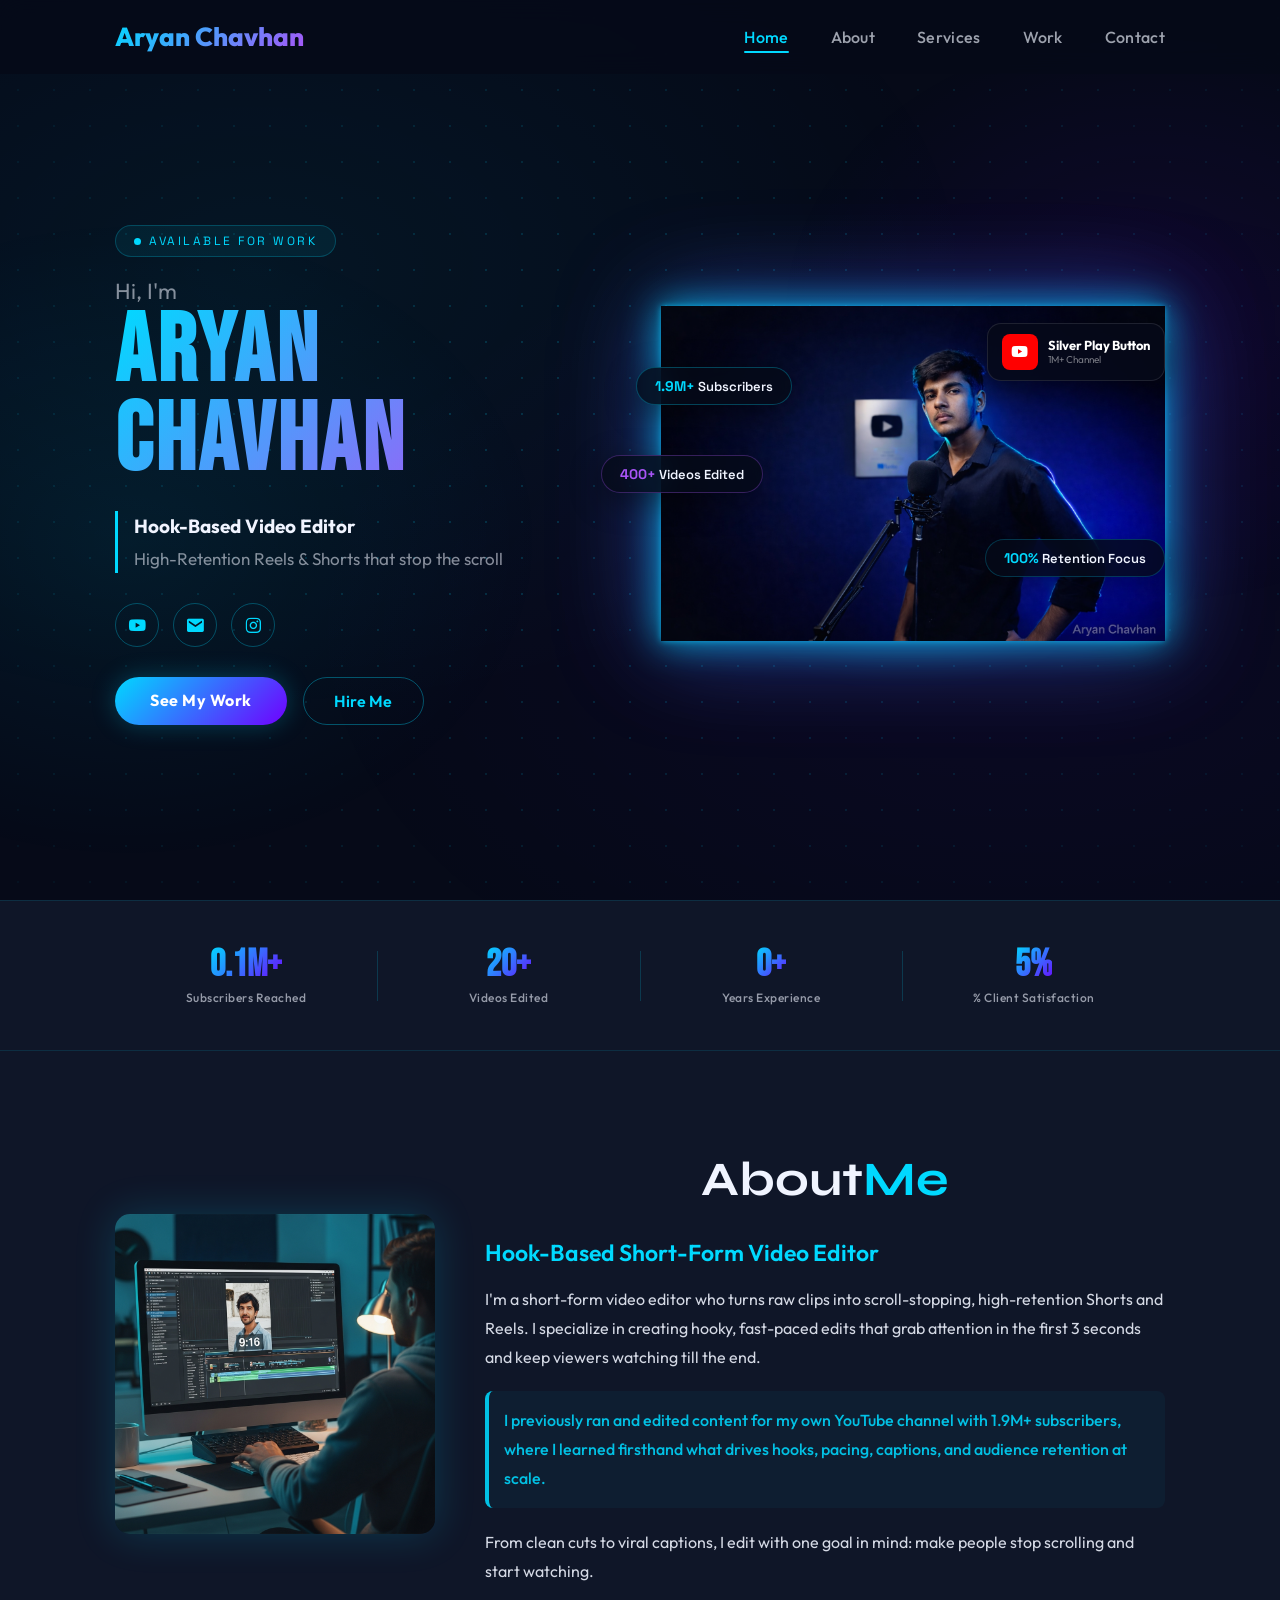
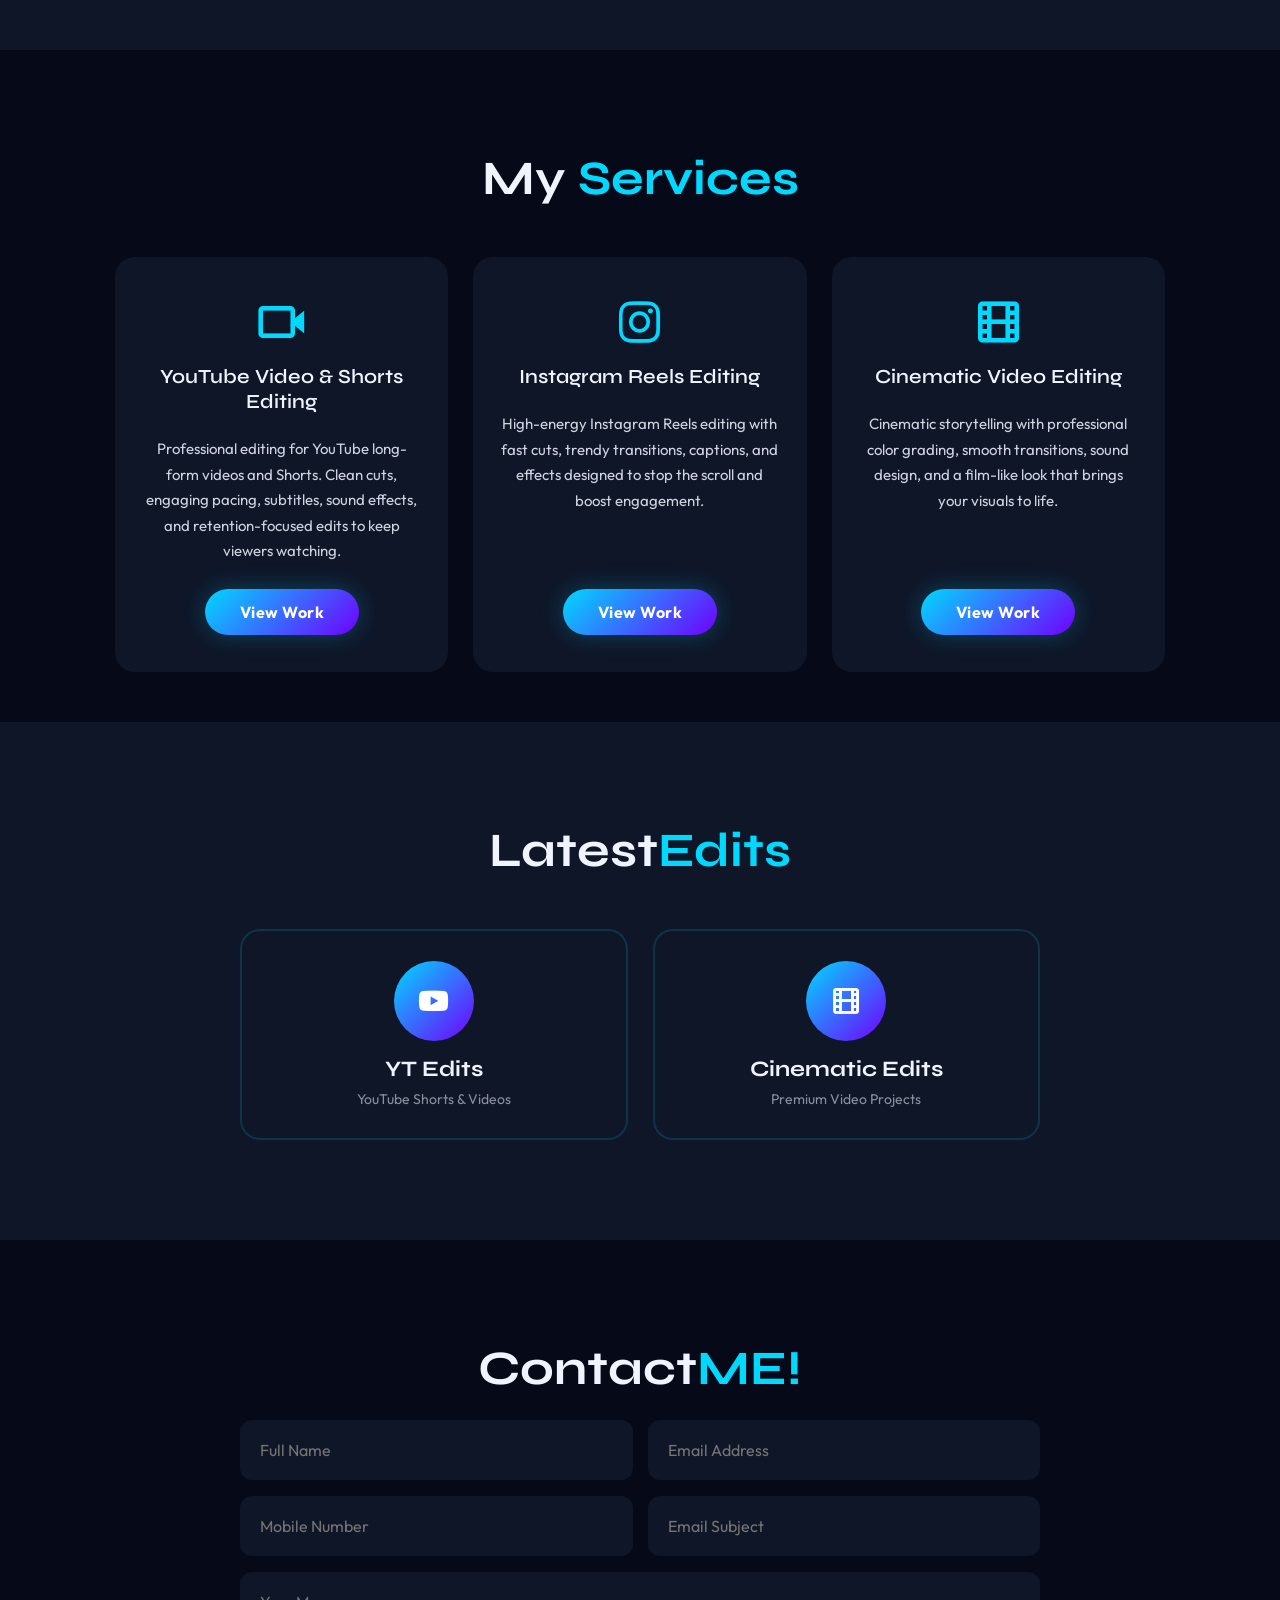
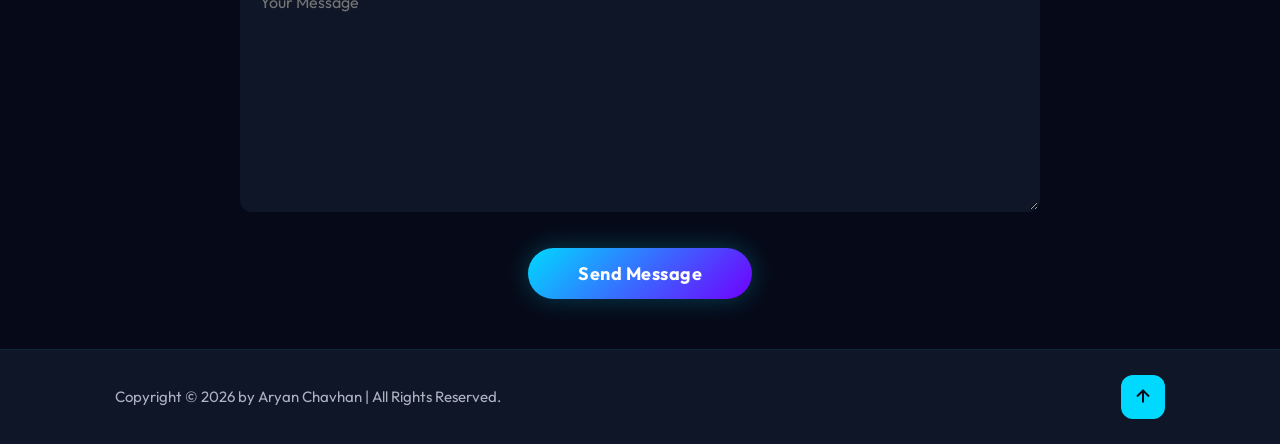
==== commit 0bebb842: "latest edits ssub section  addded" ====
--- a/index.html
+++ b/index.html
@@ -48,7 +48,7 @@
 
         <div class="home-img">
             <div class="chip chip-1"><span>1.9M+</span> Subscribers</div>
-            <div class="chip chip-2"><span>50+</span> Videos Edited</div>
+            <div class="chip chip-2"><span>400+</span> Videos Edited</div>
             <div class="chip chip-3"><span>100%</span> Retention Focus</div>
             <div class="yt-badge">
                 <div class="yt-icon"><i class='bx bxl-youtube'></i></div>
@@ -70,7 +70,7 @@
         </div>
         <div class="stat-divider"></div>
         <div class="stat-item">
-            <span class="stat-number" data-target="50">0</span>
+            <span class="stat-number" data-target="400">0</span>
             <span class="stat-label">Videos Edited</span>
         </div>
         <div class="stat-divider"></div>
@@ -122,36 +122,92 @@
         </div>
     </section>
 
+    <!-- ═══════════════════════════════════════════════
+         PORTFOLIO SECTION - WITH TABS (NEW)
+    ════════════════════════════════════════════════ -->
     <section class="portfolio" id="portfolio">
         <h2 class="heading">Latest<span>Edits</span></h2>
-        <div class="portfolio-container">
-            <div class="portfolio-box">
-                <img src="https://i.ytimg.com/vi/redrIdx3xQg/oardefault.jpg?sqp=-oaymwEoCJUDENAFSFqQAgHyq4qpAxcIARUAAIhC2AEB4gEKCBgQAhgGOAFAAQ==&rs=AOn4CLDnKM4QtI0fVNpOP05UP3i3NleD8Q" alt="Video Edit 1">
-                <div class="portfolio-layer">
-                    <h4>Play ▶</h4><p>Short-form video edit</p>
-                    <a href="https://youtube.com/shorts/redrIdx3xQg" target="_blank"><i class='bx bx-link-external'></i></a>
-                </div>
-            </div>
-            <div class="portfolio-box">
-                <img src="https://i.ytimg.com/vi/u7M0sdRu0aA/oardefault.jpg?sqp=-oaymwEoCJUDENAFSFqQAgHyq4qpAxcIARUAAIhC2AEB4gEKCBgQAhgGOAFAAQ==&rs=AOn4CLB2X1E90iWGVbilH0o3yTMN9C8UWA" alt="Video Edit 2">
-                <div class="portfolio-layer">
-                    <h4>Play ▶</h4><p>Short-form video edit</p>
-                    <a href="https://youtube.com/shorts/u7M0sdRu0aA" target="_blank"><i class='bx bx-link-external'></i></a>
-                </div>
-            </div>
-            <div class="portfolio-box">
-                <img src="https://i.ytimg.com/vi/wR5nnpF2x5w/oardefault.jpg?sqp=-oaymwEoCJUDENAFSFqQAgHyq4qpAxcIARUAAIhC2AEB4gEKCBgQAhgGOAFAAQ==&rs=AOn4CLBMevYbsfZ1juz3Z8wibYmddBqe3Q" alt="Video Edit 3">
-                <div class="portfolio-layer">
-                    <h4>Play ▶</h4><p>Short-form video edit</p>
-                    <a href="https://youtube.com/shorts/wR5nnpF2x5w" target="_blank"><i class='bx bx-link-external'></i></a>
-                </div>
-            </div>
-            <div class="portfolio-box">
-                <img src="https://i.ytimg.com/vi/LvvrETqP6cQ/oardefault.jpg?sqp=-oaymwEoCJUDENAFSFqQAgHyq4qpAxcIARUAAIhC2AEB4gEKCBgQAhgGOAFAAQ==&rs=AOn4CLCjc4VjUHTYzLQzRdHmPDOWVs0n_w" alt="Video Edit 4">
-                <div class="portfolio-layer">
-                    <h4>Play ▶</h4><p>Short-form video edit</p>
-                    <a href="https://youtube.com/shorts/LvvrETqP6cQ" target="_blank"><i class='bx bx-link-external'></i></a>
-                </div>
+        
+        <!-- Tab Cards -->
+        <div class="portfolio-tabs">
+            <div class="portfolio-tab-card" data-tab="yt-edits">
+                <div class="tab-icon">
+                    <i class='bx bxl-youtube'></i>
+                </div>
+                <h3>YT Edits</h3>
+                <p>YouTube Shorts & Videos</p>
+            </div>
+            
+            <div class="portfolio-tab-card" data-tab="cinematic-edits">
+                <div class="tab-icon">
+                    <i class='bx bx-film'></i>
+                </div>
+                <h3>Cinematic Edits</h3>
+                <p>Premium Video Projects</p>
+            </div>
+        </div>
+
+        <!-- YT Edits Content -->
+        <div class="portfolio-content" id="yt-edits" style="display:none;">
+            <div class="portfolio-container">
+                <div class="portfolio-box">
+                    <img src="https://i.ytimg.com/vi/redrIdx3xQg/oardefault.jpg?sqp=-oaymwEoCJUDENAFSFqQAgHyq4qpAxcIARUAAIhC2AEB4gEKCBgQAhgGOAFAAQ==&rs=AOn4CLDnKM4QtI0fVNpOP05UP3i3NleD8Q" alt="Video Edit 1">
+                    <div class="portfolio-layer">
+                        <h4>Play ▶</h4><p>Short-form video edit</p>
+                        <a href="https://youtube.com/shorts/redrIdx3xQg" target="_blank"><i class='bx bx-link-external'></i></a>
+                    </div>
+                </div>
+                <div class="portfolio-box">
+                    <img src="https://i.ytimg.com/vi/u7M0sdRu0aA/oardefault.jpg?sqp=-oaymwEoCJUDENAFSFqQAgHyq4qpAxcIARUAAIhC2AEB4gEKCBgQAhgGOAFAAQ==&rs=AOn4CLB2X1E90iWGVbilH0o3yTMN9C8UWA" alt="Video Edit 2">
+                    <div class="portfolio-layer">
+                        <h4>Play ▶</h4><p>Short-form video edit</p>
+                        <a href="https://youtube.com/shorts/u7M0sdRu0aA" target="_blank"><i class='bx bx-link-external'></i></a>
+                    </div>
+                </div>
+                <div class="portfolio-box">
+                    <img src="https://i.ytimg.com/vi/wR5nnpF2x5w/oardefault.jpg?sqp=-oaymwEoCJUDENAFSFqQAgHyq4qpAxcIARUAAIhC2AEB4gEKCBgQAhgGOAFAAQ==&rs=AOn4CLBMevYbsfZ1juz3Z8wibYmddBqe3Q" alt="Video Edit 3">
+                    <div class="portfolio-layer">
+                        <h4>Play ▶</h4><p>Short-form video edit</p>
+                        <a href="https://youtube.com/shorts/wR5nnpF2x5w" target="_blank"><i class='bx bx-link-external'></i></a>
+                    </div>
+                </div>
+                <div class="portfolio-box">
+                    <img src="https://i.ytimg.com/vi/LvvrETqP6cQ/oardefault.jpg?sqp=-oaymwEoCJUDENAFSFqQAgHyq4qpAxcIARUAAIhC2AEB4gEKCBgQAhgGOAFAAQ==&rs=AOn4CLCjc4VjUHTYzLQzRdHmPDOWVs0n_w" alt="Video Edit 4">
+                    <div class="portfolio-layer">
+                        <h4>Play ▶</h4><p>Short-form video edit</p>
+                        <a href="https://youtube.com/shorts/LvvrETqP6cQ" target="_blank"><i class='bx bx-link-external'></i></a>
+                    </div>
+                </div>
+            </div>
+            
+            <!-- View All Button -->
+            <div class="portfolio-view-all">
+                <a href="https://youtube.com/@aryanchavhan91" target="_blank" class="btn-view-all">
+                    <i class='bx bxl-youtube'></i>
+                    View All Videos on Channel
+                    <i class='bx bx-right-arrow-alt'></i>
+                </a>
+            </div>
+        </div>
+
+        <!-- Cinematic Edits Content -->
+        <div class="portfolio-content" id="cinematic-edits" style="display:none;">
+            <div class="portfolio-container">
+                <!-- Add your cinematic videos here later -->
+                <div class="portfolio-empty">
+                    <i class='bx bx-movie-play'></i>
+                    <h3>Coming Soon</h3>
+                    <p>Cinematic projects will be added here</p>
+                </div>
+            </div>
+            
+            <!-- View All Button (Instagram for Cinematic) -->
+            <div class="portfolio-view-all">
+                <a href="https://www.instagram.com/aryan__patil_007/" target="_blank" class="btn-view-all">
+                    <i class='bx bxl-instagram'></i>
+                    View More on Instagram
+                    <i class='bx bx-right-arrow-alt'></i>
+                </a>
             </div>
         </div>
     </section>
@@ -173,7 +229,7 @@
             <button type="submit" class="btn" id="submit-btn">Send Message</button>
         </form>
     </section>
-<!-- some comment -->
+
     <footer class="footer">
         <div class="footer-text">
             <p>Copyright &copy; 2026 by Aryan Chavhan | All Rights Reserved.</p>
--- a/style.css
+++ b/style.css
@@ -7,9 +7,9 @@
     border: none; outline: none;
     scroll-behavior: smooth;
 }
-/* color  */
+
 :root {
-    --bg-color:         #060a18; 
+    --bg-color:         #060a18;
     --second-bg-color:  #0f1628;
     --text-color:       #f0f4ff;
     --main-color:       #00d9ff;
@@ -31,7 +31,6 @@
     overflow-x: hidden;
 }
 
-/* Ambient background */
 body::before {
     content: '';
     position: fixed; top:0; left:0;
@@ -49,9 +48,6 @@
 
 span { color: var(--main-color); }
 
-/* ══════════════════════════════════════
-   HEADER
-══════════════════════════════════════ */
 .header {
     position: fixed; top:0; left:0; width:100%;
     padding: 2rem 9%;
@@ -113,9 +109,6 @@
 }
 #menu-icon:hover { color: var(--main-color); }
 
-/* ══════════════════════════════════════
-   HOME / HERO SECTION
-══════════════════════════════════════ */
 .home {
     min-height: 100vh;
     display: flex;
@@ -128,7 +121,6 @@
     overflow: hidden;
 }
 
-/* Dot grid */
 .home::before {
     content: '';
     position: absolute; inset: 0;
@@ -140,7 +132,6 @@
     pointer-events: none;
 }
 
-/* Ambient blobs */
 .home::after {
     content: '';
     position: absolute; inset: 0;
@@ -150,7 +141,6 @@
     pointer-events: none; z-index: 0;
 }
 
-/* ── LEFT TEXT ── */
 .home-content {
     flex: 0 0 auto;
     max-width: 500px;
@@ -163,7 +153,6 @@
     to   { opacity:1; transform:translateX(0); }
 }
 
-/* Badge */
 .hero-badge {
     display: inline-flex;
     align-items: center;
@@ -200,7 +189,6 @@
     margin-bottom: 0.4rem;
 }
 
-/* Big name */
 .hero-name {
     font-family: var(--font-display);
     font-size: clamp(6.5rem, 7.5vw, 10rem);
@@ -213,7 +201,6 @@
     margin-bottom: 2.5rem;
 }
 
-/* Tagline */
 .hero-tagline {
     font-size: 1.7rem;
     font-weight: 400;
@@ -232,7 +219,6 @@
     margin-bottom: 0.4rem;
 }
 
-/* Social icons */
 .social-media {
     display: flex;
     flex-wrap: wrap;
@@ -272,7 +258,6 @@
 }
 .social-media a i { position: relative; z-index: 1; }
 
-/* CTA buttons */
 .hero-ctas {
     display: flex;
     gap: 1.6rem;
@@ -330,7 +315,6 @@
     transform: translateY(-3px);
 }
 
-/* ── RIGHT IMAGE WRAPPER ── */
 .home-img {
     flex: 0 0 auto;
     width: 48%;
@@ -348,8 +332,6 @@
     to   { opacity:1; transform:translateX(0); }
 }
 
-/* Floating wrapper */
-/* Floating wrapper - NO animation here anymore */
 .hero-img-float {
     position: relative;
     z-index: 2;
@@ -361,7 +343,6 @@
     50%      { transform: translateY(-20px); }
 }
 
-/* Glow below image */
 .hero-img-float::before {
     content: '';
     position: absolute;
@@ -385,16 +366,13 @@
     max-height: 78vh;
     object-fit: contain;
     object-position: bottom;
-    /* Original float animation */
     animation: floatImage 4s ease-in-out infinite;
-    /* Cyan neon outline via drop-shadow */
     filter:
         drop-shadow(0 0 18px rgba(0,217,255,0.5))
         drop-shadow(0 0 50px rgba(112,0,255,0.3))
         drop-shadow(0 0 3px rgba(0,217,255,0.8));
 }
 
-/* ── Floating chips ── */
 .chip {
     position: absolute;
     background: rgba(6,10,24,0.82);
@@ -442,7 +420,6 @@
     50%      { transform: translateY(-9px); }
 }
 
-/* ── YouTube badge ── */
 .yt-badge {
     position: absolute;
     top: 5%; right: 0%;
@@ -473,9 +450,6 @@
 .yt-text b  { display:block; font-size:1.3rem; color:#fff; font-weight:700; }
 .yt-text small { font-size:1rem; color:rgba(255,255,255,0.45); }
 
-/* ══════════════════════════════════════
-   STATS BAR
-══════════════════════════════════════ */
 .stats-bar {
     position: relative; z-index: 1;
     display: flex;
@@ -524,9 +498,6 @@
     flex-shrink: 0;
 }
 
-/* ══════════════════════════════════════
-   ABOUT
-══════════════════════════════════════ */
 .about {
     display: flex;
     justify-content: center;
@@ -575,9 +546,6 @@
     margin: 2rem 0;
 }
 
-/* ══════════════════════════════════════
-   SERVICES
-══════════════════════════════════════ */
 .services { background: var(--bg-color); }
 .services h2 { margin-bottom: 5rem; }
 
@@ -637,11 +605,170 @@
     flex: 1;
 }
 
-/* ══════════════════════════════════════
-   PORTFOLIO
-══════════════════════════════════════ */
 .portfolio { background: var(--second-bg-color); }
 .portfolio h2 { margin-bottom: 5rem; }
+
+/* ══════════════════════════════════════
+   PORTFOLIO TABS - NEW ADDITION
+══════════════════════════════════════ */
+
+.portfolio-tabs {
+    display: grid;
+    grid-template-columns: repeat(2, 1fr);
+    gap: 2.5rem;
+    max-width: 800px;
+    margin: 0 auto 5rem;
+}
+
+.portfolio-tab-card {
+    background: var(--second-bg-color);
+    border: 2px solid rgba(0,217,255,0.15);
+    border-radius: 20px;
+    padding: 3rem 2.5rem;
+    text-align: center;
+    cursor: pointer;
+    transition: all 0.4s ease;
+    position: relative;
+    overflow: hidden;
+}
+
+.portfolio-tab-card::before {
+    content: '';
+    position: absolute;
+    inset: 0;
+    background: linear-gradient(135deg, rgba(0,217,255,0.08), rgba(112,0,255,0.08));
+    opacity: 0;
+    transition: opacity 0.4s ease;
+}
+
+.portfolio-tab-card:hover::before {
+    opacity: 1;
+}
+
+.portfolio-tab-card:hover {
+    border-color: var(--main-color);
+    transform: translateY(-8px);
+    box-shadow: 0 15px 40px rgba(0,217,255,0.25);
+}
+
+.portfolio-tab-card.active {
+    border-color: var(--main-color);
+    box-shadow: 0 10px 35px rgba(0,217,255,0.3);
+}
+
+.portfolio-tab-card.active::before {
+    opacity: 1;
+}
+
+.tab-icon {
+    width: 80px;
+    height: 80px;
+    margin: 0 auto 1.5rem;
+    background: linear-gradient(135deg, var(--main-color), var(--accent-color));
+    border-radius: 50%;
+    display: flex;
+    align-items: center;
+    justify-content: center;
+    transition: all 0.4s ease;
+}
+
+.portfolio-tab-card:hover .tab-icon {
+    transform: scale(1.1) rotate(5deg);
+}
+
+.tab-icon i {
+    font-size: 3.5rem;
+    color: #fff;
+}
+
+.portfolio-tab-card h3 {
+    font-size: 2.2rem;
+    font-weight: 700;
+    font-family: 'Syne', sans-serif;
+    color: var(--text-color);
+    margin-bottom: 0.8rem;
+}
+
+.portfolio-tab-card p {
+    font-size: 1.4rem;
+    color: var(--muted);
+    margin: 0;
+}
+
+.portfolio-content {
+    animation: fadeIn 0.6s ease-in-out;
+}
+
+@keyframes fadeIn {
+    from { opacity: 0; transform: translateY(20px); }
+    to { opacity: 1; transform: translateY(0); }
+}
+
+.portfolio-view-all {
+    text-align: center;
+    margin-top: 4rem;
+}
+
+.btn-view-all {
+    display: inline-flex;
+    align-items: center;
+    gap: 1rem;
+    padding: 1.5rem 3.5rem;
+    background: rgba(0,217,255,0.08);
+    border: 2px solid var(--main-color);
+    border-radius: 50px;
+    font-size: 1.6rem;
+    font-weight: 600;
+    color: var(--main-color);
+    text-decoration: none;
+    transition: all 0.35s ease;
+    font-family: var(--font-body);
+}
+
+.btn-view-all:hover {
+    background: var(--main-color);
+    color: var(--bg-color);
+    transform: translateY(-3px);
+    box-shadow: 0 12px 30px rgba(0,217,255,0.35);
+}
+
+.btn-view-all i {
+    font-size: 2rem;
+    transition: transform 0.3s ease;
+}
+
+.btn-view-all:hover i:last-child {
+    transform: translateX(5px);
+}
+
+.portfolio-empty {
+    text-align: center;
+    padding: 8rem 2rem;
+    color: var(--muted);
+}
+
+.portfolio-empty i {
+    font-size: 8rem;
+    color: var(--main-color);
+    opacity: 0.3;
+    margin-bottom: 2rem;
+}
+
+.portfolio-empty h3 {
+    font-size: 2.5rem;
+    font-weight: 600;
+    color: var(--text-color);
+    margin-bottom: 1rem;
+}
+
+.portfolio-empty p {
+    font-size: 1.6rem;
+    color: var(--muted);
+}
+
+/* ══════════════════════════════════════
+   PORTFOLIO GRID (unchanged from original)
+══════════════════════════════════════ */
 
 .portfolio-container {
     display: grid;
@@ -719,6 +846,7 @@
 /* ══════════════════════════════════════
    CONTACT
 ══════════════════════════════════════ */
+
 .contact { background: var(--bg-color); }
 .contact h2 { margin-bottom: 1.5rem; }
 
@@ -782,6 +910,7 @@
 /* ══════════════════════════════════════
    FOOTER
 ══════════════════════════════════════ */
+
 .footer {
     display: flex;
     justify-content: space-between;
@@ -811,6 +940,7 @@
 /* ══════════════════════════════════════
    RESPONSIVE — TABLET ≤ 1100px
 ══════════════════════════════════════ */
+
 @media (max-width: 1100px) {
     html { font-size: 58%; }
     .home { gap: 2rem; }
@@ -824,6 +954,7 @@
 /* ══════════════════════════════════════
    RESPONSIVE — SMALL TABLET ≤ 900px
 ══════════════════════════════════════ */
+
 @media (max-width: 900px) {
     html { font-size: 55%; }
     .services-container { grid-template-columns: repeat(2,1fr); }
@@ -835,6 +966,7 @@
 /* ══════════════════════════════════════
    RESPONSIVE — MOBILE ≤ 768px
 ══════════════════════════════════════ */
+
 @media (max-width: 768px) {
     html { font-size: 55%; }
     .header { padding: 1.8rem 5%; }
@@ -864,7 +996,6 @@
 
     section { padding: 8rem 5% 4rem; }
 
-    /* Hero stacks vertically */
     .home {
         flex-direction: column;
         align-items: center;
@@ -896,7 +1027,6 @@
     .social-media { justify-content: center; }
     .hero-ctas    { justify-content: center; }
 
-    /* Chips repositioned for mobile */
     .chip-1 { top:4%;  left: 0%; font-size:1.1rem; padding:0.7rem 1.3rem; }
     .chip-2 { top:auto; bottom:55%; left:-4%; font-size:1.1rem; padding:0.7rem 1.3rem; }
     .chip-3 { bottom:4%; right:0%; font-size:1.1rem; padding:0.7rem 1.3rem; }
@@ -906,27 +1036,51 @@
     .yt-icon { width:3rem; height:3rem; }
     .yt-icon i { font-size:1.6rem; }
 
-    /* Stats */
     .stats-bar { padding:2.5rem 5%; }
     .stat-item { padding:1rem 2rem; min-width:120px; }
     .stat-number { font-size:2.8rem; }
     .stat-label  { font-size:1.1rem; }
     .stat-divider { height:3.5rem; }
 
-    /* About */
     .about { flex-direction: column; gap:3rem; text-align:center; }
     .about-img img { width:60vw; max-width:28rem; }
     .about-content { text-align:center; }
     .about-content h2 { text-align:center; }
     .about-content .highlight { text-align:left; }
 
-    /* Services 1 col */
     .services-container { grid-template-columns:1fr; max-width:480px; margin:0 auto; gap:2rem; }
 
-    /* Portfolio 2 col */
+    /* Portfolio Tabs Mobile */
+    .portfolio-tabs {
+        grid-template-columns: 1fr;
+        gap: 2rem;
+        max-width: 400px;
+    }
+    
+    .portfolio-tab-card {
+        padding: 2.5rem 2rem;
+    }
+    
+    .tab-icon {
+        width: 70px;
+        height: 70px;
+    }
+    
+    .tab-icon i {
+        font-size: 3rem;
+    }
+    
+    .portfolio-tab-card h3 {
+        font-size: 2rem;
+    }
+    
+    .btn-view-all {
+        padding: 1.3rem 2.5rem;
+        font-size: 1.5rem;
+    }
+
     .portfolio-container { grid-template-columns:repeat(2,1fr); gap:1.5rem; max-width:480px; margin:0 auto; }
 
-    /* Contact */
     .contact form .input-box { flex-direction:column; gap:0; }
     .contact form .input-box input { width:100%; }
 }
@@ -934,6 +1088,7 @@
 /* ══════════════════════════════════════
    RESPONSIVE — SMALL MOBILE ≤ 480px
 ══════════════════════════════════════ */
+
 @media (max-width: 480px) {
     html { font-size: 52%; }
     .hero-name { font-size: 6.5rem; }
@@ -957,6 +1112,15 @@
     .stat-label  { font-size:1rem; }
 
     .portfolio-container { grid-template-columns:repeat(2,1fr); gap:1.2rem; max-width:100%; }
+    
+    .portfolio-view-all {
+        margin-top: 3rem;
+    }
+    
+    .btn-view-all {
+        width: 100%;
+        justify-content: center;
+    }
 
     .footer { flex-direction:column; text-align:center; gap:1.5rem; }
 
@@ -966,6 +1130,7 @@
 /* ══════════════════════════════════════
    RESPONSIVE — TINY ≤ 360px
 ══════════════════════════════════════ */
+
 @media (max-width: 360px) {
     html { font-size: 48%; }
     .hero-name { font-size: 5.8rem; }
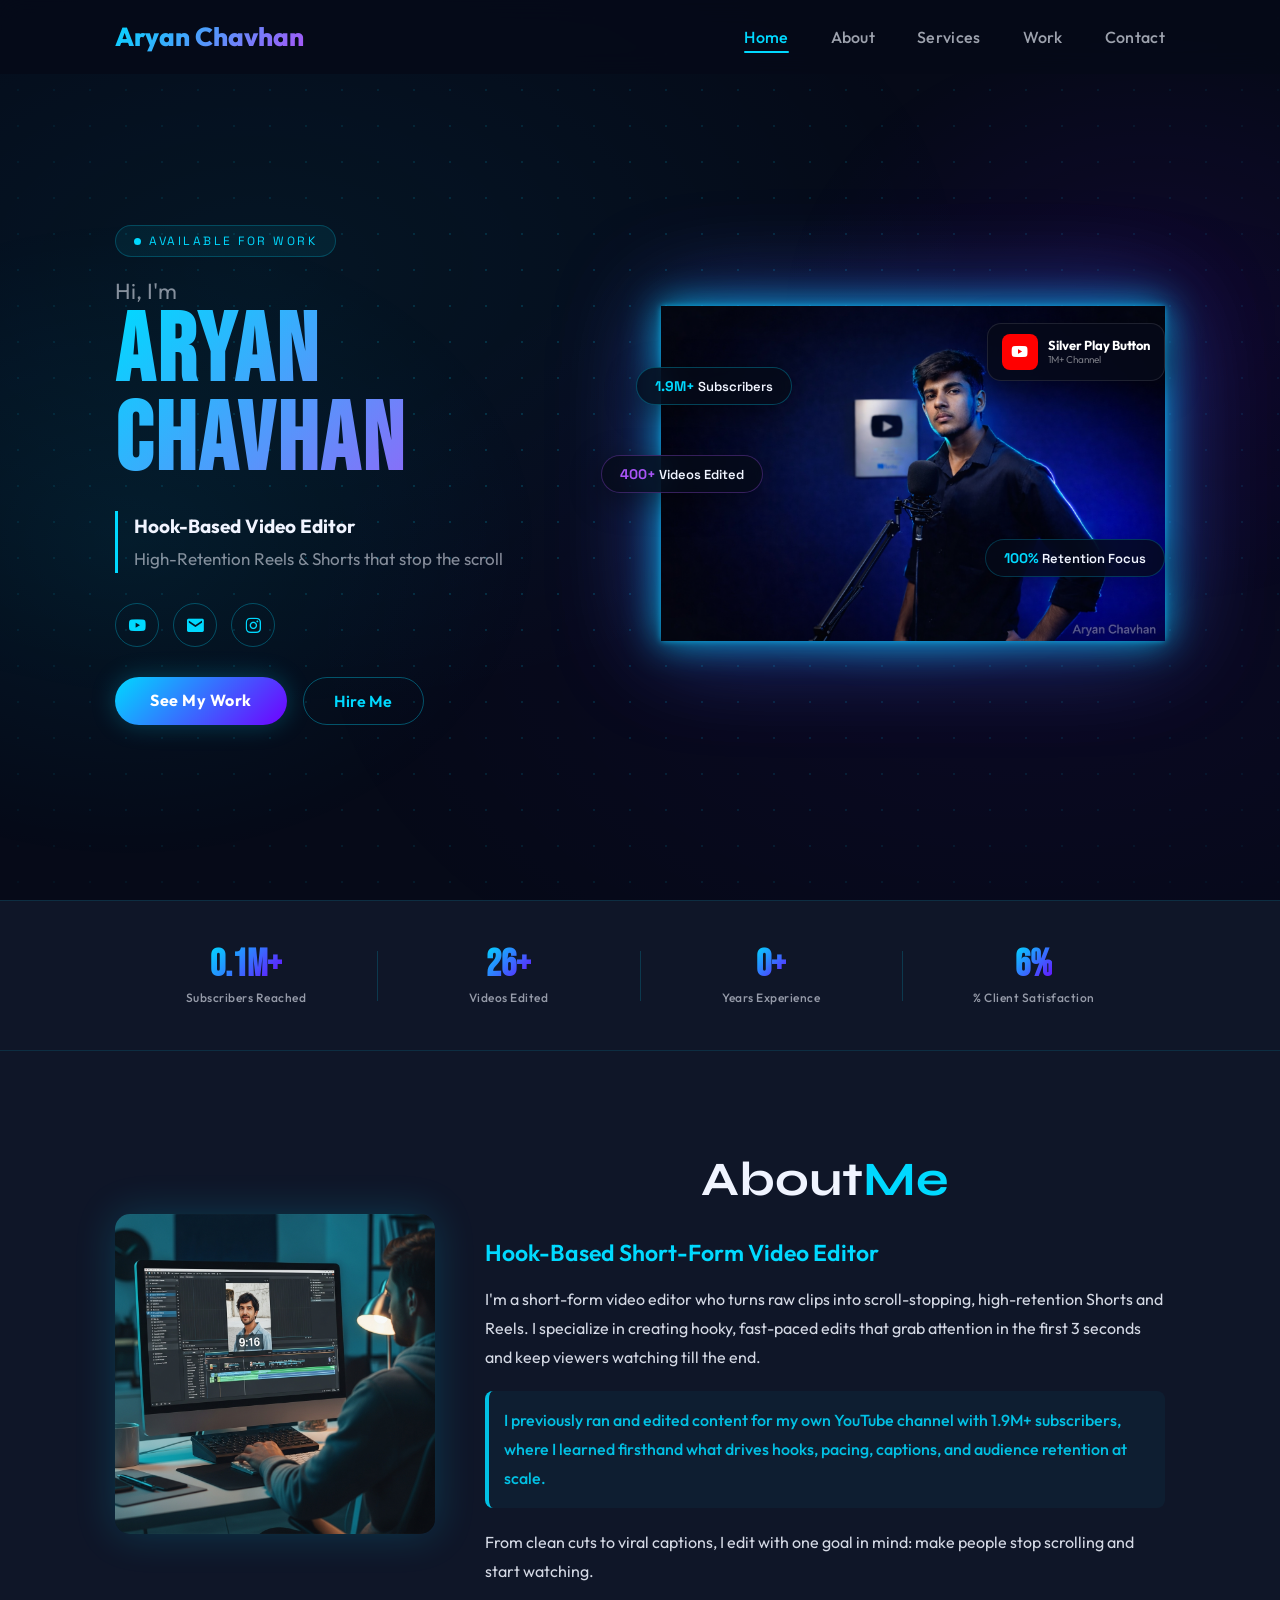
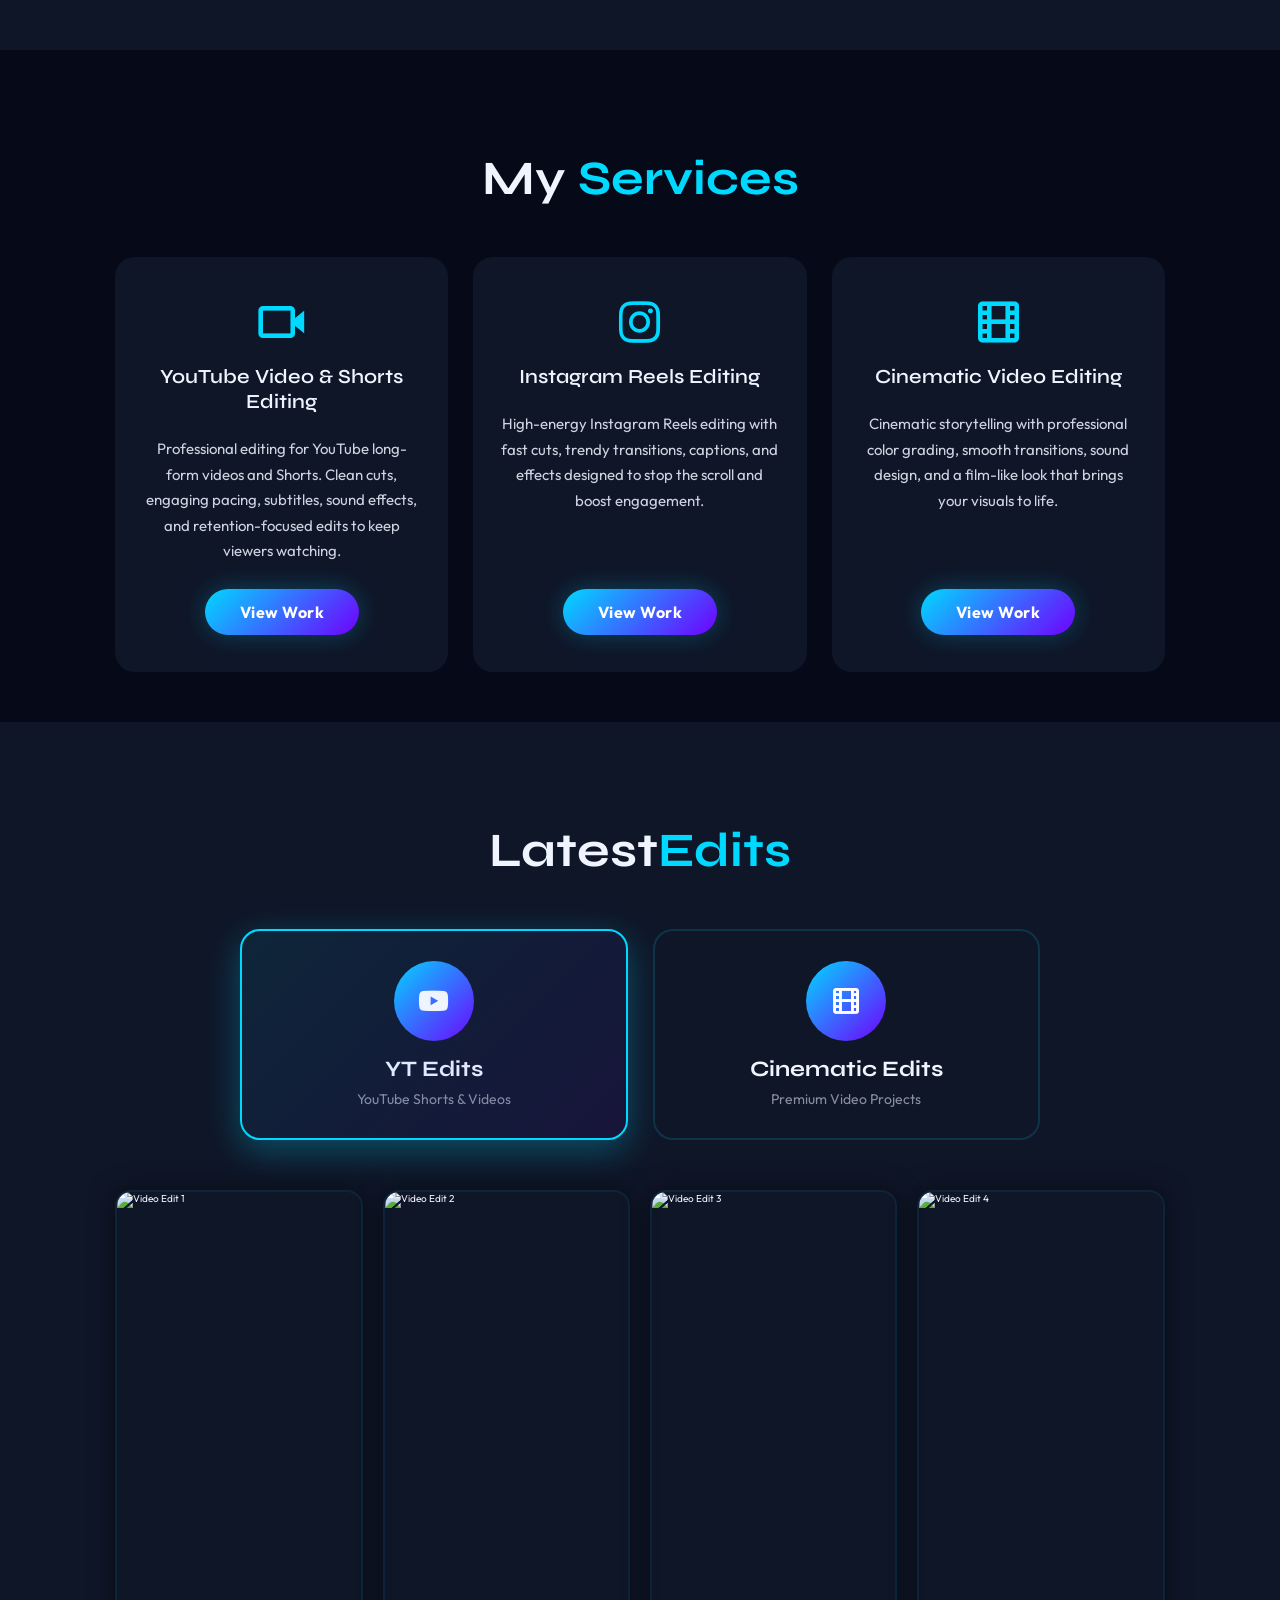
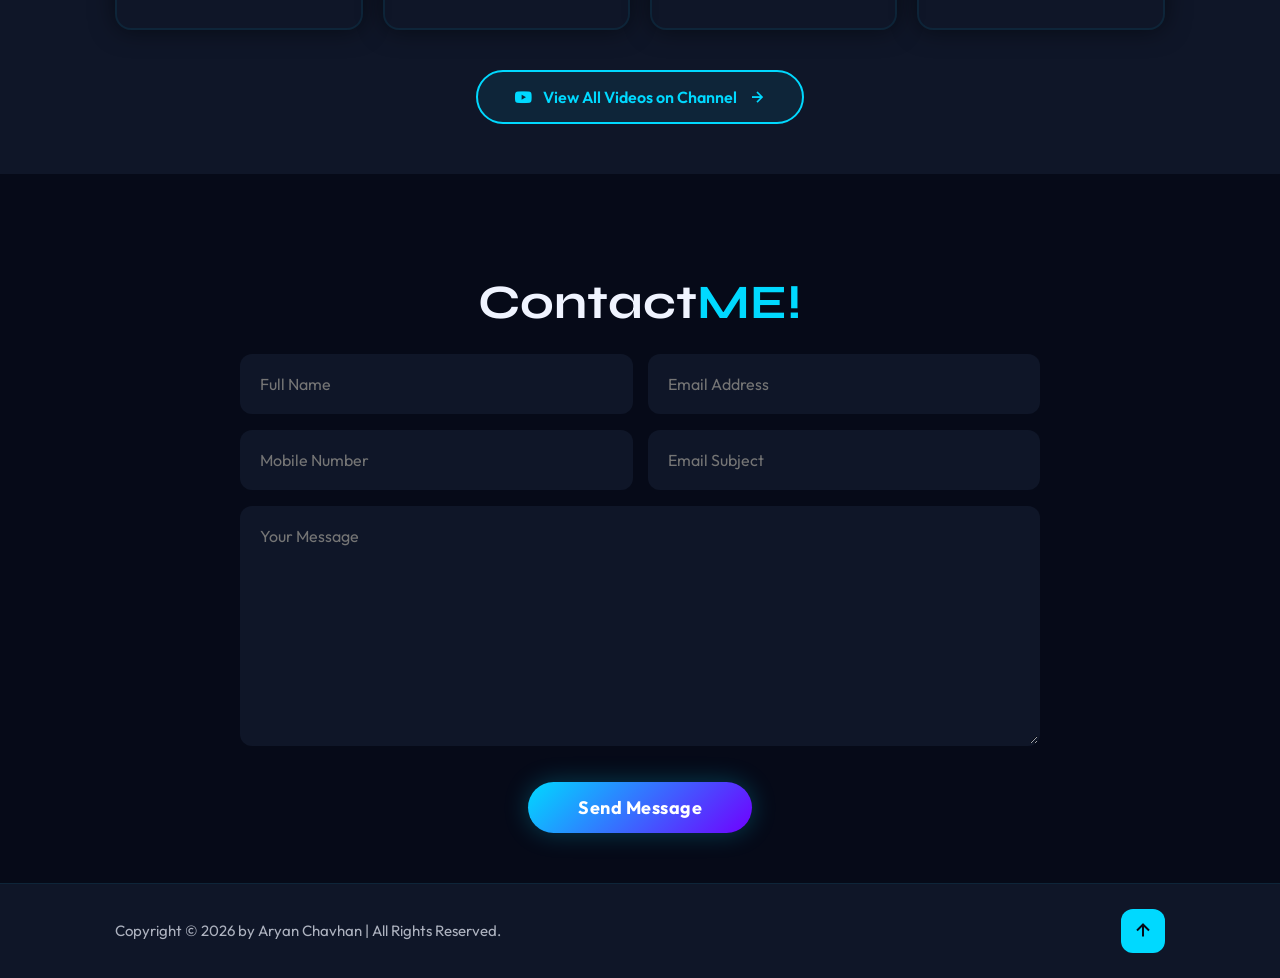
==== commit d244c7e5: "yt edits problem sloved" ====
--- a/index.html
+++ b/index.html
@@ -130,7 +130,7 @@
         
         <!-- Tab Cards -->
         <div class="portfolio-tabs">
-            <div class="portfolio-tab-card" data-tab="yt-edits">
+            <div class="portfolio-tab-card active" data-tab="yt-edits">
                 <div class="tab-icon">
                     <i class='bx bxl-youtube'></i>
                 </div>
@@ -148,7 +148,7 @@
         </div>
 
         <!-- YT Edits Content -->
-        <div class="portfolio-content" id="yt-edits" style="display:none;">
+        <div class="portfolio-content" id="yt-edits" style="display:block;">
             <div class="portfolio-container">
                 <div class="portfolio-box">
                     <img src="https://i.ytimg.com/vi/redrIdx3xQg/oardefault.jpg?sqp=-oaymwEoCJUDENAFSFqQAgHyq4qpAxcIARUAAIhC2AEB4gEKCBgQAhgGOAFAAQ==&rs=AOn4CLDnKM4QtI0fVNpOP05UP3i3NleD8Q" alt="Video Edit 1">
